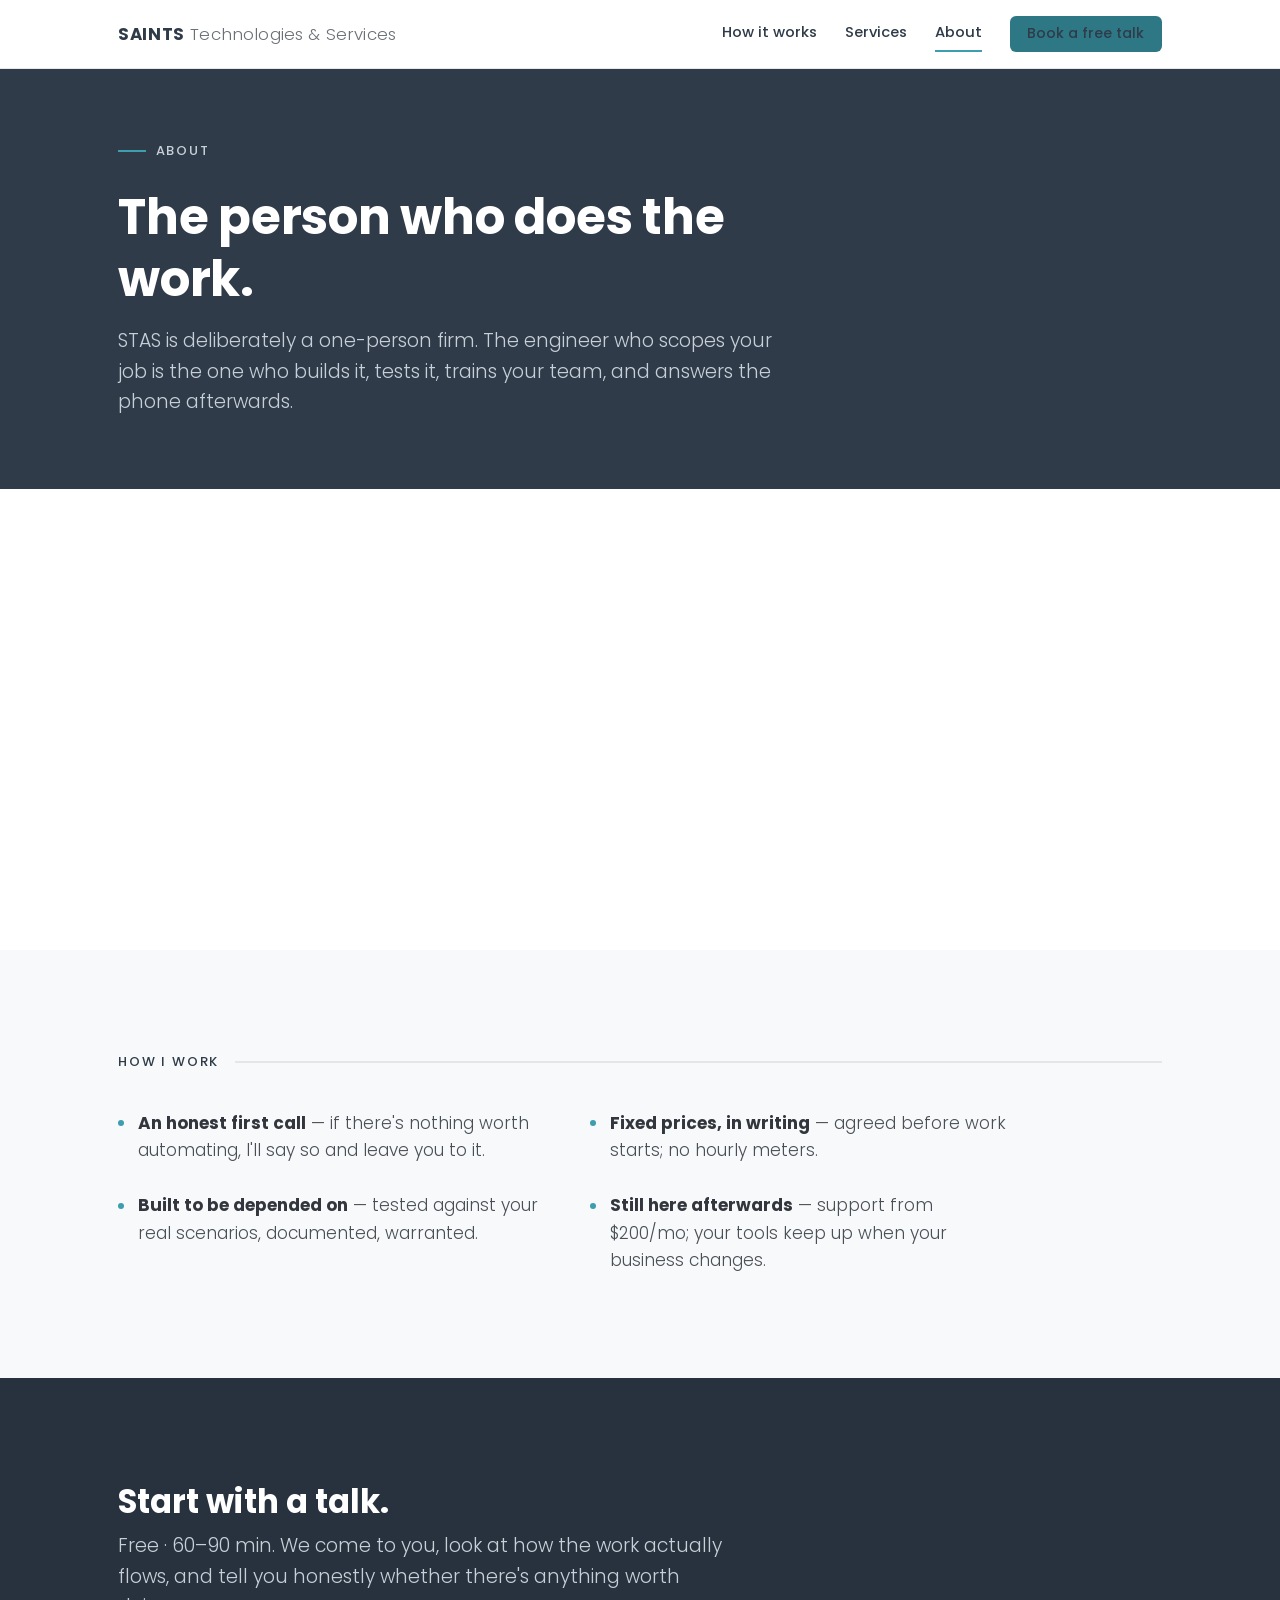
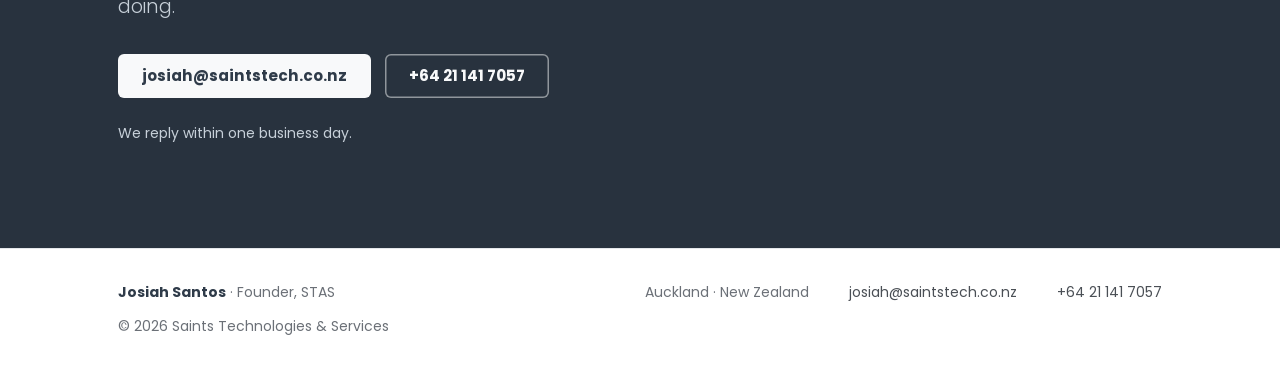
==== about/index.html @ b71ed3ae "Initial site: Home + About, design system, fonts, deploy assets Render target #3 of brand/services/s" ====
<!DOCTYPE html>
<!--
  Render target #3 of X:\STAS\brand\services\services.md — "Website-only content".
  Do not edit page copy here — edit the master, then "sync the services sheet".
-->
<html lang="en-NZ">
<head>
<meta charset="utf-8">
<meta name="viewport" content="width=device-width, initial-scale=1">
<title>About Josiah Santos — Saints Technologies &amp; Services</title>
<meta name="description" content="Meet Josiah Santos — the Auckland engineer who scopes, builds, tests and supports every STAS engagement personally.">
<link rel="canonical" href="https://saintstech.co.nz/about/">
<meta name="theme-color" content="#2F3B49">
<meta property="og:type" content="profile">
<meta property="og:site_name" content="Saints Technologies &amp; Services">
<meta property="og:title" content="About Josiah Santos — Saints Technologies &amp; Services">
<meta property="og:description" content="The person who does the work: STAS is deliberately a one-person firm.">
<meta property="og:url" content="https://saintstech.co.nz/about/">
<meta property="og:image" content="https://saintstech.co.nz/assets/img/og-image.png">
<meta name="twitter:card" content="summary_large_image">
<link rel="icon" type="image/svg+xml" href="../assets/img/favicon.svg">
<link rel="apple-touch-icon" href="../assets/img/apple-touch-icon.png">
<link rel="preload" href="../assets/fonts/Poppins-Light.woff2" as="font" type="font/woff2" crossorigin>
<link rel="preload" href="../assets/fonts/Poppins-Regular.woff2" as="font" type="font/woff2" crossorigin>
<link rel="preload" href="../assets/fonts/Poppins-Bold.woff2" as="font" type="font/woff2" crossorigin>
<link rel="stylesheet" href="../css/styles.css">
<script type="application/ld+json">
{
  "@context": "https://schema.org",
  "@type": "AboutPage",
  "url": "https://saintstech.co.nz/about/",
  "mainEntity": {
    "@type": "Person",
    "name": "Josiah Santos",
    "jobTitle": "Founder",
    "worksFor": {"@type": "ProfessionalService", "name": "Saints Technologies & Services", "url": "https://saintstech.co.nz/"},
    "address": {"@type": "PostalAddress", "addressLocality": "Auckland", "addressCountry": "NZ"},
    "email": "josiah@saintstech.co.nz",
    "telephone": "+64 21 141 7057"
  }
}
</script>
</head>
<body>
<a class="skip" href="#main">Skip to content</a>

<header class="nav">
  <div class="container nav-inner">
    <a class="wordmark" href="../">SAINTS<span> Technologies &amp; Services</span></a>
    <nav class="nav-links" aria-label="Site">
      <a class="m-hide" href="../#how">How it works</a>
      <a class="m-hide" href="../#services">Services</a>
      <a href="./" aria-current="page">About</a>
      <a class="btn btn-solid" href="mailto:josiah@saintstech.co.nz?subject=Free%20talk">Book a free talk</a>
    </nav>
  </div>
</header>

<main id="main">

  <section class="page-head">
    <div class="container page-head-inner">
      <p class="where">About</p>
      <h1 class="display"><b>The person who does the work.</b></h1>
      <p class="lead">STAS is deliberately a one-person firm. The engineer who scopes your job is the one who builds it, tests it, trains your team, and answers the phone afterwards.</p>
    </div>
  </section>

  <section class="section" aria-label="About Josiah">
    <div class="container about-grid">
      <!-- HEADSHOT — activate by: (1) dropping the photo at assets/img/josiah.jpg,
           (2) moving the <figure> below out of this comment. Layout adapts automatically.
      <figure class="portrait">
        <img src="../assets/img/josiah.jpg" alt="Josiah Santos, founder of Saints Technologies &amp; Services" width="640" height="800">
      </figure>
      -->

      <div class="bio reveal">
        <p>I'm Josiah Santos, STAS's founder — an engineer who got tired of watching good businesses lose hours to jobs a machine should be doing.</p>
        <p>I run STAS from Auckland, and the work is hands-on: I come to you, learn how your business actually runs, and put AI to work on the parts that don't need a human — properly, with testing, documentation, and a warranty behind it.</p>
        <p><b>No sales team, no juniors, no handoffs. If we work together, you deal with me.</b></p>
      </div>
    </div>
  </section>

  <section class="section alt" aria-labelledby="how-i-work-t">
    <div class="container">
      <h2 class="label" id="how-i-work-t">How I work</h2>
      <ul class="how">
        <li class="reveal"><b>An honest first call</b> — if there's nothing worth automating, I'll say so and leave you to it.</li>
        <li class="reveal"><b>Fixed prices, in writing</b> — agreed before work starts; no hourly meters.</li>
        <li class="reveal"><b>Built to be depended on</b> — tested against your real scenarios, documented, warranted.</li>
        <li class="reveal"><b>Still here afterwards</b> — support from $200/mo; your tools keep up when your business changes.</li>
      </ul>
    </div>
  </section>

  <section id="contact" class="contact">
    <div class="container section">
      <h2>Start with a talk.</h2>
      <p class="lead">Free · 60–90 min. We come to you, look at how the work actually flows, and tell you honestly whether there's anything worth doing.</p>
      <div class="cta-row">
        <a class="btn btn-light" href="mailto:josiah@saintstech.co.nz?subject=Free%20talk">josiah@saintstech.co.nz</a>
        <a class="btn btn-ghost" href="tel:+64211417057">+64 21 141 7057</a>
      </div>
      <p class="promise">We reply within one business day.</p>
    </div>
  </section>

</main>

<footer class="footer">
  <div class="container footer-inner">
    <p class="who"><b>Josiah Santos</b> · Founder, STAS</p>
    <p>Auckland · New Zealand</p>
    <p><a href="mailto:josiah@saintstech.co.nz">josiah@saintstech.co.nz</a></p>
    <p><a href="tel:+64211417057">+64 21 141 7057</a></p>
    <p>© 2026 Saints Technologies &amp; Services</p>
  </div>
</footer>

</body>
</html>
---- css/styles.css ----
/* ==========================================================================
   saintstech.co.nz — design system
   Render target #3 of brand/services/services.md. Copy comes from the
   master; this file owns how it looks. Tokens mirror the one-pager
   (services-onepager.html) with web-only additions noted.
   ========================================================================== */

/* ---------- fonts (brand-owned, subset via scripts/subset-fonts.py) ------ */
@font-face{font-family:'Poppins';src:url('../assets/fonts/Poppins-Light.woff2') format('woff2');font-weight:300;font-style:normal;font-display:swap;}
@font-face{font-family:'Poppins';src:url('../assets/fonts/Poppins-Regular.woff2') format('woff2');font-weight:400;font-style:normal;font-display:swap;}
@font-face{font-family:'Poppins';src:url('../assets/fonts/Poppins-Medium.woff2') format('woff2');font-weight:500;font-style:normal;font-display:swap;}
@font-face{font-family:'Poppins';src:url('../assets/fonts/Poppins-Bold.woff2') format('woff2');font-weight:700;font-style:normal;font-display:swap;}

/* ---------- tokens -------------------------------------------------------- */
:root{
  /* print-brand tokens */
  --navy:#2F3B49;
  --navy-2:#3A4858;
  --ink:#33373D;
  --body:#4A4F55;
  --muted:#6B7077;
  --line:#E4E7EA;
  --accent:#3E9DAE;        /* decorative / large / on-navy only (3.0:1 on white) */
  --accent-soft:#EAF4F6;

  /* web-only tokens */
  --accent-deep:#2E7785;   /* ≥4.5:1 on white — small text, links, CTA fills */
  --accent-down:#266371;   /* hover state of accent-deep */
  --navy-deep:#28323E;     /* contact band, one step darker than hero */
  --paper:#FFFFFF;
  --paper-2:#F7F9FA;       /* off-white section alternation */
  --soft-white:#F8F9FA;    /* text on navy — never pure white */
  --soft-dim:#C7D0D9;      /* secondary text on navy */

  --radius:6px;
  --container:1140px;
  --shadow-teal:0 10px 28px -12px rgba(62,157,174,.35);
  --ease:cubic-bezier(.215,.61,.355,1);
}

/* ---------- reset-lite ---------------------------------------------------- */
*,*::before,*::after{margin:0;padding:0;box-sizing:border-box;}
html{scroll-behavior:smooth;scroll-padding-top:5.5rem;}
body{
  font-family:'Poppins',system-ui,-apple-system,'Segoe UI',sans-serif;
  font-size:clamp(1rem,.93rem + .25vw,1.0625rem);
  line-height:1.6;
  color:var(--body);
  background:var(--paper);
  -webkit-font-smoothing:antialiased;
  text-rendering:optimizeLegibility;
}
img{display:block;max-width:100%;height:auto;}
ul{list-style:none;}
a{color:var(--accent-deep);text-decoration-thickness:1px;text-underline-offset:3px;}
a:hover{color:var(--navy);}
::selection{background:var(--accent-soft);color:var(--navy);}
:focus-visible{outline:2px solid var(--accent);outline-offset:3px;border-radius:2px;}

/* ---------- type ----------------------------------------------------------
   1.25 major-third scale, fluid via clamp. Display lines pair Light 300
   with Bold 700 spans — the one-pager's signature contrast.            */
h1,h2,h3,h4{color:var(--navy);line-height:1.22;font-weight:700;}
.display{
  font-size:clamp(1.75rem,1.2rem + 2.3vw,3.25rem);
  font-weight:300;
  line-height:1.28;
  letter-spacing:-.005em;
}
.display b,.display strong{font-weight:700;}
h2{font-size:clamp(1.4rem,1.15rem + 1.1vw,2.1rem);}
h3{font-size:clamp(1.1rem,1rem + .45vw,1.35rem);}
.lead{font-size:clamp(1.0625rem,1rem + .35vw,1.1875rem);font-weight:300;}
small,.small{font-size:.875rem;}

/* uppercase section label with hairline — straight from the one-pager */
.label{
  font-size:.8125rem;
  font-weight:500;
  letter-spacing:.14em;
  text-transform:uppercase;
  color:var(--navy);
  display:flex;
  align-items:center;
  gap:1rem;
  margin-bottom:2.5rem;
}
.label::after{content:'';flex:1;height:2px;background:var(--line);}
.on-dark .label{color:var(--soft-dim);}
.on-dark .label::after{background:rgba(248,249,250,.16);}

/* ---------- layout -------------------------------------------------------- */
.container{
  width:100%;
  max-width:var(--container);
  margin-inline:auto;
  padding-inline:clamp(1.25rem,5vw,3rem);
}
.section{padding-block:clamp(3.5rem,9vw,6.5rem);}
.section--tight{padding-block:clamp(2.5rem,6vw,4rem);}
.alt{background:var(--paper-2);}

.skip{
  position:absolute;left:-200vw;top:0;z-index:200;
  background:var(--navy);color:#fff;padding:.6rem 1rem;border-radius:0 0 var(--radius) 0;
}
.skip:focus{left:0;}

/* ---------- buttons -------------------------------------------------------- */
.btn{
  display:inline-flex;align-items:center;gap:.55rem;
  font-weight:600;font-size:.95rem;line-height:1;
  padding:.875rem 1.5rem;border-radius:var(--radius);
  text-decoration:none;white-space:nowrap;
  transition:transform .2s var(--ease),box-shadow .2s var(--ease),background-color .2s var(--ease),color .2s var(--ease);
}
.btn:hover{transform:translateY(-1px);}
.btn:active{transform:translateY(0) scale(.99);}
.btn-solid{background:var(--accent-deep);color:#fff;}
.btn-solid:hover{background:var(--accent-down);color:#fff;box-shadow:var(--shadow-teal);}
.btn-light{background:var(--soft-white);color:var(--navy);}
.btn-light:hover{color:var(--navy);box-shadow:0 10px 28px -12px rgba(0,0,0,.45);}
.btn-ghost{color:var(--soft-white);box-shadow:inset 0 0 0 1.5px rgba(248,249,250,.5);}
.btn-ghost:hover{color:#fff;box-shadow:inset 0 0 0 1.5px rgba(248,249,250,.95);}

/* ---------- nav ------------------------------------------------------------ */
.nav{
  position:sticky;top:0;z-index:100;
  background:rgba(255,255,255,.92);
  backdrop-filter:saturate(140%) blur(8px);
  border-bottom:1px solid var(--line);
}
.nav-inner{display:flex;align-items:center;gap:2rem;height:4.25rem;}
.wordmark{
  font-size:1.05rem;font-weight:700;letter-spacing:.04em;color:var(--navy);
  text-decoration:none;white-space:nowrap;
}
.wordmark span{font-weight:300;color:var(--muted);letter-spacing:.01em;}
.wordmark:hover{color:var(--navy);}
.nav-links{display:flex;align-items:center;gap:1.75rem;margin-left:auto;}
.nav-links a{
  font-size:.92rem;font-weight:500;color:var(--navy);text-decoration:none;
  padding-block:.35rem;border-bottom:2px solid transparent;
}
.nav-links a:hover{color:var(--accent-deep);}
.nav-links a[aria-current="page"]{border-bottom-color:var(--accent);}
.nav .btn{padding:.65rem 1.1rem;font-size:.875rem;}

/* ---------- hero ----------------------------------------------------------- */
.hero{position:relative;background:var(--navy);color:var(--soft-white);overflow:hidden;}
.hero::before{ /* structural dot grid, kept off the text side */
  content:'';position:absolute;inset:0;pointer-events:none;
  background-image:radial-gradient(rgba(255,255,255,.07) 1px,transparent 1.6px);
  background-size:28px 28px;
  -webkit-mask-image:linear-gradient(112deg,transparent 42%,#000 78%);
  mask-image:linear-gradient(112deg,transparent 42%,#000 78%);
}
.hero-inner{position:relative;padding-block:clamp(4rem,11vw,7.5rem);}
.hero .where,.page-head .where{
  font-size:.8125rem;font-weight:500;letter-spacing:.14em;text-transform:uppercase;
  color:var(--soft-dim);margin-bottom:1.5rem;display:flex;align-items:center;gap:.6rem;
}
.hero .where::before,.page-head .where::before{content:'';width:1.75rem;height:2px;background:var(--accent);}
.hero h1{color:#fff;margin-bottom:1.4rem;max-width:46rem;}
.hero .sub{color:var(--soft-dim);max-width:40rem;margin-bottom:2.25rem;}
.cta-row{display:flex;flex-wrap:wrap;gap:.875rem;align-items:center;}

/* ---------- steps (engagement timeline) ------------------------------------ */
.steps{position:relative;display:grid;grid-template-columns:repeat(4,1fr);gap:2.5rem;}
.steps::before{
  content:'';position:absolute;top:1.375rem;left:1.5rem;right:1.5rem;height:2px;background:var(--line);
}
.step{position:relative;}
.step .n{
  position:relative;z-index:1;
  width:2.75rem;height:2.75rem;border-radius:50%;
  background:var(--navy);color:#fff;font-size:1.05rem;font-weight:700;
  display:flex;align-items:center;justify-content:center;
  box-shadow:0 0 0 6px var(--paper);
  margin-bottom:1.1rem;
}
.alt .step .n{box-shadow:0 0 0 6px var(--paper-2);}
.step h3{margin-bottom:.2rem;}
.step .price{font-size:.875rem;font-weight:500;color:var(--accent-deep);margin-bottom:.6rem;}
.step p{font-size:.9375rem;font-weight:300;}
.step p b{font-weight:600;color:var(--ink);}

/* ---------- service cards --------------------------------------------------- */
.cards{display:grid;grid-template-columns:repeat(2,1fr);gap:2rem;}
.card{
  display:flex;flex-direction:column;align-items:flex-start;
  background:var(--paper);
  border:1px solid var(--line);
  border-top:3px solid var(--accent);   /* print signature */
  border-radius:var(--radius);
  padding:2.25rem 2.25rem 2rem;
  transition:transform .2s var(--ease),box-shadow .2s var(--ease);
}
.card:hover{transform:translateY(-3px);box-shadow:var(--shadow-teal);}
.card .kicker{
  font-size:.8125rem;font-weight:500;letter-spacing:.14em;text-transform:uppercase;
  color:var(--accent-deep);margin-bottom:.5rem;
}
.card h3{font-size:clamp(1.25rem,1.1rem + .6vw,1.5rem);margin-bottom:.4rem;}
.card .price{font-weight:600;color:var(--navy);margin-bottom:1.1rem;}
.card .price span{font-weight:300;font-size:.875rem;color:var(--muted);}
.card > p{font-weight:300;margin-bottom:1.25rem;}
.card ul{margin-bottom:1.4rem;display:grid;gap:.55rem;}
.card li{
  font-size:.9375rem;font-weight:300;position:relative;padding-left:1.15rem;
}
.card li::before{
  content:'';position:absolute;left:0;top:.55em;width:5px;height:5px;border-radius:50%;background:var(--accent);
}
.card li b{font-weight:600;color:var(--ink);}
.card .fit{
  margin-top:auto;
  background:var(--accent-soft);border-radius:4px;
  padding:.875rem 1.1rem;font-size:.9rem;line-height:1.55;color:#28525B;
}
.card .fit b{font-weight:700;}

/* ---------- "ships with" band ----------------------------------------------- */
.band{background:var(--navy);color:var(--soft-white);}
.band-inner{
  display:flex;flex-wrap:wrap;align-items:center;gap:1rem 3rem;
  padding-block:clamp(2rem,4.5vw,2.75rem);
}
.band .t{font-size:.875rem;font-weight:700;letter-spacing:.14em;text-transform:uppercase;}
.band ul{display:flex;flex-wrap:wrap;gap:.6rem 2rem;}
.band li{position:relative;padding-left:1rem;font-weight:300;font-size:.9375rem;color:#E6EBF0;}
.band li::before{
  content:'';position:absolute;left:0;top:.55em;width:5px;height:5px;border-radius:50%;background:var(--accent);
}

/* ---------- honesty two-up ---------------------------------------------------- */
.honest{display:grid;grid-template-columns:repeat(2,1fr);gap:3rem;}
.honest h3{
  font-size:.9375rem;font-weight:700;letter-spacing:.12em;text-transform:uppercase;
  margin-bottom:.9rem;
}
.honest p{font-weight:300;max-width:34rem;}
.honest p b{font-weight:600;color:var(--ink);}

/* ---------- testimonial (ships commented out — design ready) ------------------ */
.quote{
  max-width:46rem;
  border-left:3px solid var(--accent);
  padding:.5rem 0 .5rem 2rem;
}
.quote blockquote{
  font-size:clamp(1.125rem,1rem + .7vw,1.5rem);font-weight:300;color:var(--navy);line-height:1.5;
}
.quote figcaption{margin-top:1.25rem;font-size:.9375rem;color:var(--muted);}
.quote figcaption b{color:var(--ink);font-weight:600;}

/* ---------- contact band -------------------------------------------------------- */
.contact{background:var(--navy-deep);color:var(--soft-white);}
.contact h2{color:#fff;margin-bottom:.6rem;}
.contact .lead{color:var(--soft-dim);max-width:38rem;margin-bottom:2rem;}
.contact .lead b{color:var(--soft-white);font-weight:600;}
.contact .promise{margin-top:1.5rem;font-size:.875rem;color:var(--soft-dim);}

/* ---------- about page ------------------------------------------------------------ */
.page-head{background:var(--navy);color:var(--soft-white);}
.page-head-inner{padding-block:clamp(3rem,7vw,4.5rem);}
.page-head h1{color:#fff;margin-bottom:1rem;max-width:46rem;}
.page-head p{color:var(--soft-dim);font-weight:300;max-width:42rem;}

.about-grid{display:grid;grid-template-columns:minmax(0,1fr);gap:3rem;align-items:start;}
.about-grid:has(.portrait:not([hidden])){grid-template-columns:minmax(260px,360px) minmax(0,1fr);}
.portrait{position:relative;}
.portrait img{
  border-radius:var(--radius);
  border-top:3px solid var(--accent);
  aspect-ratio:4/5;object-fit:cover;width:100%;
}
.bio p{font-weight:300;max-width:40rem;}
.bio p + p{margin-top:1.1rem;}
.bio p b{font-weight:600;color:var(--ink);}

.how{display:grid;grid-template-columns:repeat(2,1fr);gap:1.75rem 3rem;max-width:56rem;}
.how li{position:relative;padding-left:1.25rem;font-weight:300;}
.how li::before{
  content:'';position:absolute;left:0;top:.6em;width:6px;height:6px;border-radius:50%;background:var(--accent);
}
.how li b{font-weight:600;color:var(--ink);}

/* ---------- footer ------------------------------------------------------------------ */
.footer{border-top:1px solid var(--line);background:var(--paper);}
.footer-inner{
  display:flex;flex-wrap:wrap;align-items:center;gap:.75rem 2.5rem;
  padding-block:2rem;font-size:.875rem;color:var(--muted);
}
.footer b{color:var(--navy);font-weight:600;}
.footer a{color:var(--body);text-decoration:none;}
.footer a:hover{color:var(--accent-deep);}
.footer .who{margin-right:auto;}

/* ---------- motion (progressive, CSS-only) ------------------------------------------- */
@supports (animation-timeline: view()){
  .reveal{
    opacity:0;transform:translateY(14px);
    animation:rise .8s var(--ease) both;
    animation-timeline:view();
    animation-range:entry 0% entry 36%;
  }
  @keyframes rise{to{opacity:1;transform:none;}}
}
@media (prefers-reduced-motion: reduce){
  html{scroll-behavior:auto;}
  *,*::before,*::after{animation:none !important;transition:none !important;}
  .reveal{opacity:1;transform:none;}
}

/* ---------- responsive ----------------------------------------------------------------- */
@media (max-width: 900px){
  .steps{grid-template-columns:1fr;gap:2rem;}
  .steps::before{left:1.375rem;top:1.5rem;bottom:1.5rem;width:2px;height:auto;right:auto;}
  .step{display:flex;gap:1.25rem;}
  .step .n{flex:0 0 auto;margin-bottom:0;}
  .cards{grid-template-columns:1fr;}
  .honest{grid-template-columns:1fr;gap:2.25rem;}
  .how{grid-template-columns:1fr;}
  .about-grid:has(.portrait:not([hidden])){grid-template-columns:1fr;}
  .portrait{max-width:340px;}
}
@media (max-width: 760px){
  .nav-links a.m-hide{display:none;}
  .nav-inner{gap:1rem;}
}
@media (max-width: 430px){
  .wordmark span{display:none;}
  .btn{padding:.8rem 1.2rem;}
}
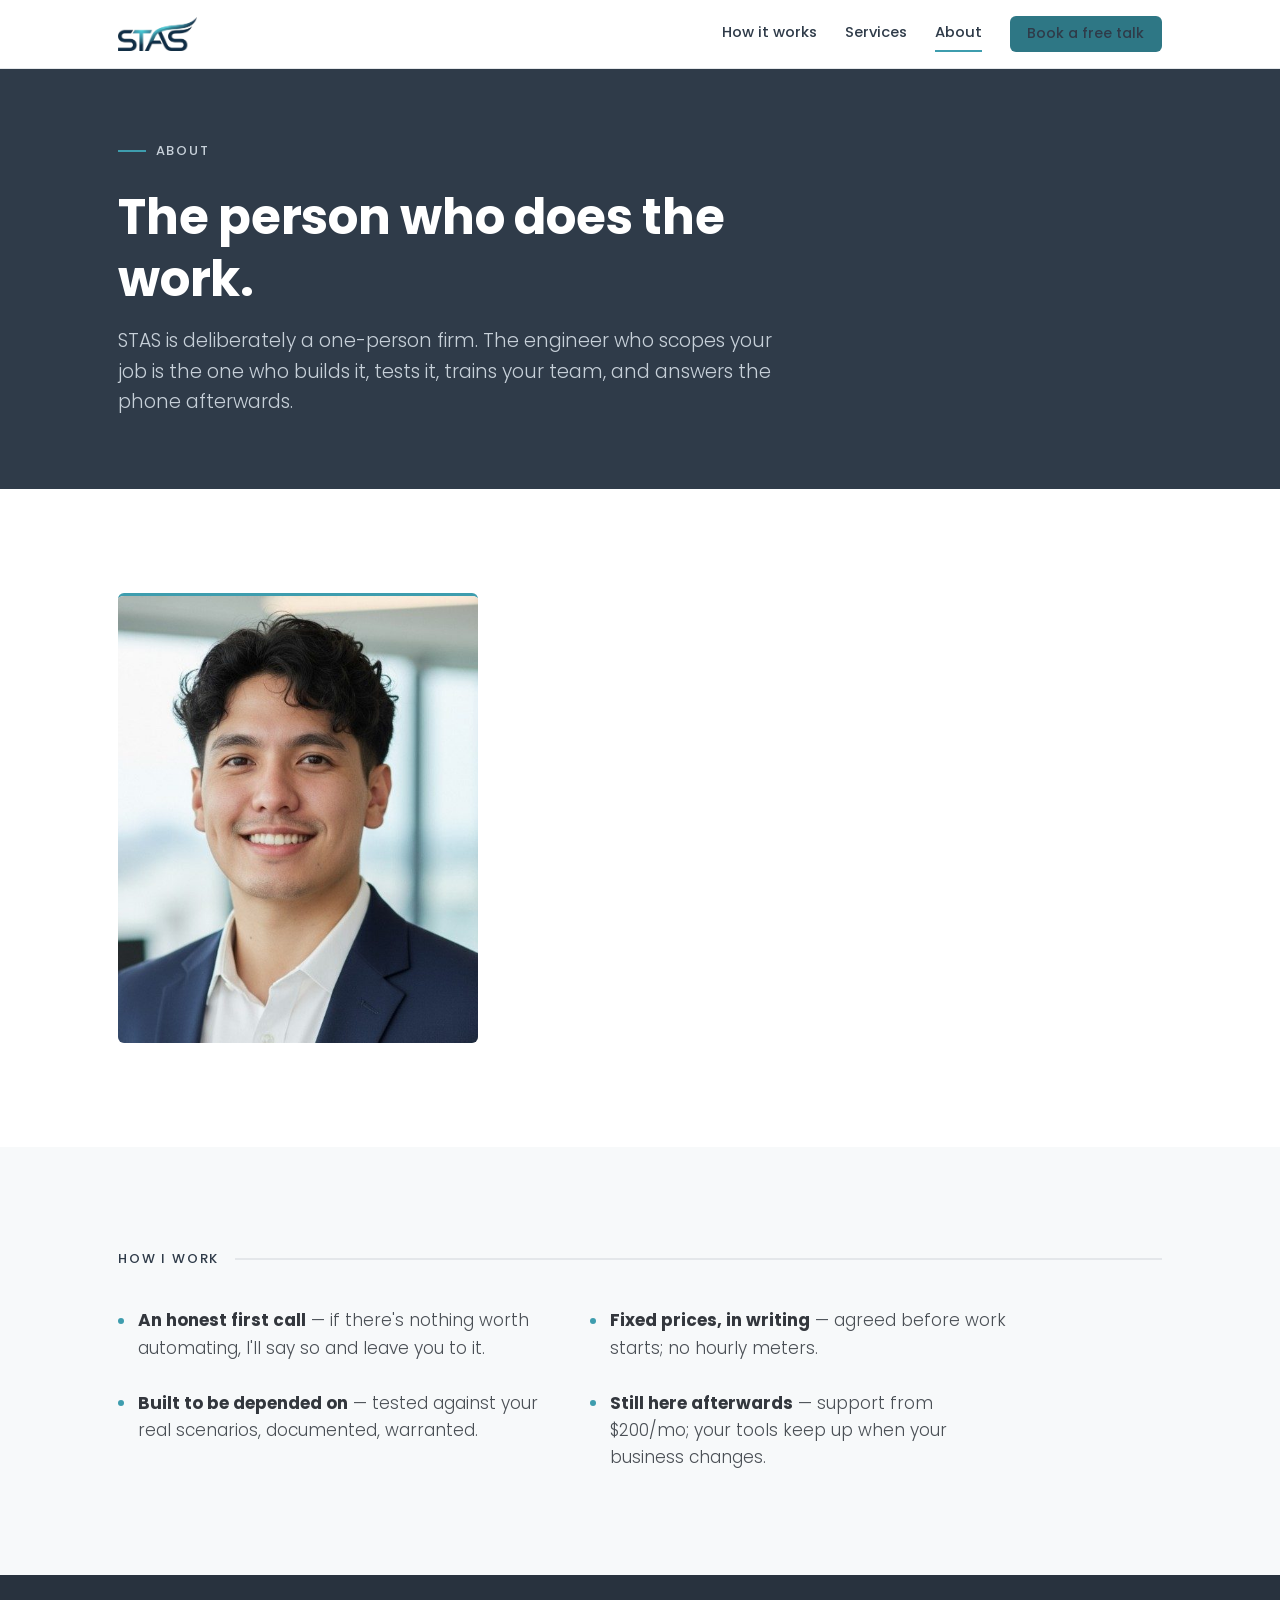
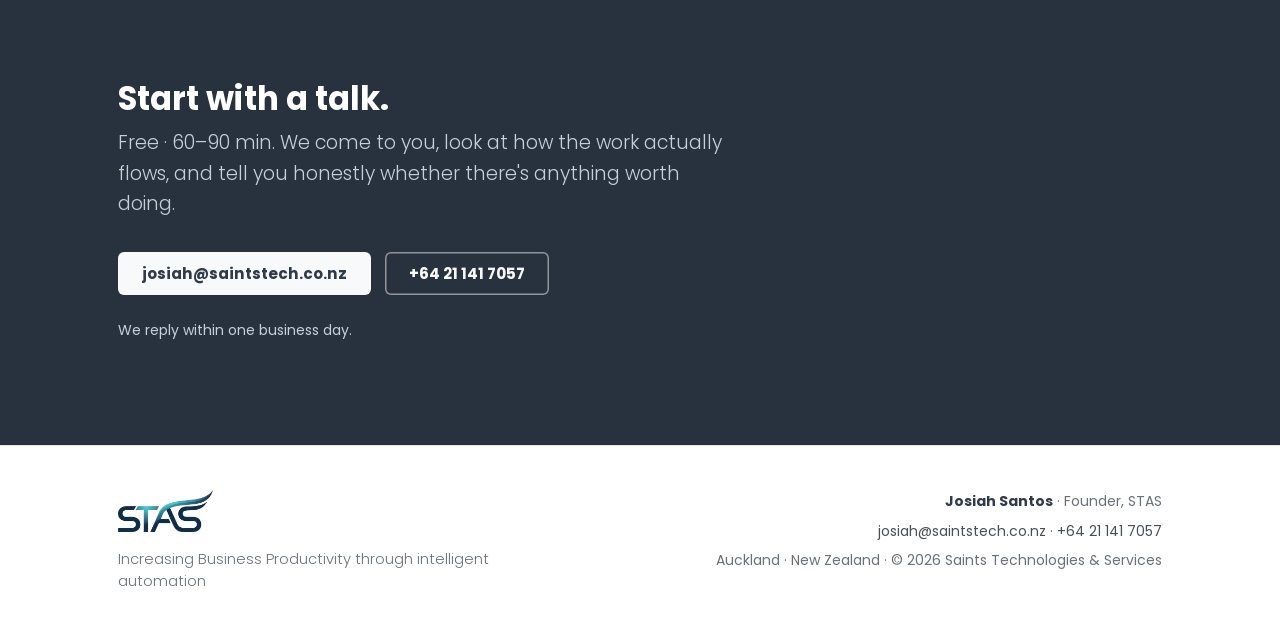
==== commit 0fddf7cc: "Add STAS logo (nav + footer lockup), motto, and founder photo Logo replaces the nav wordmark and anc" ====
--- a/about/index.html
+++ b/about/index.html
@@ -46,7 +46,9 @@
 
 <header class="nav">
   <div class="container nav-inner">
-    <a class="wordmark" href="../">SAINTS<span> Technologies &amp; Services</span></a>
+    <a class="brand" href="../" aria-label="Saints Technologies &amp; Services — home">
+      <img src="../assets/img/stas-logo.png" alt="Saints Technologies &amp; Services" width="360" height="157">
+    </a>
     <nav class="nav-links" aria-label="Site">
       <a class="m-hide" href="../#how">How it works</a>
       <a class="m-hide" href="../#services">Services</a>
@@ -68,12 +70,9 @@
 
   <section class="section" aria-label="About Josiah">
     <div class="container about-grid">
-      <!-- HEADSHOT — activate by: (1) dropping the photo at assets/img/josiah.jpg,
-           (2) moving the <figure> below out of this comment. Layout adapts automatically.
       <figure class="portrait">
-        <img src="../assets/img/josiah.jpg" alt="Josiah Santos, founder of Saints Technologies &amp; Services" width="640" height="800">
+        <img src="../assets/img/josiah.jpg" alt="Josiah Santos, founder of Saints Technologies &amp; Services" width="631" height="642">
       </figure>
-      -->
 
       <div class="bio reveal">
         <p>I'm Josiah Santos, STAS's founder — an engineer who got tired of watching good businesses lose hours to jobs a machine should be doing.</p>
@@ -111,11 +110,15 @@
 
 <footer class="footer">
   <div class="container footer-inner">
-    <p class="who"><b>Josiah Santos</b> · Founder, STAS</p>
-    <p>Auckland · New Zealand</p>
-    <p><a href="mailto:josiah@saintstech.co.nz">josiah@saintstech.co.nz</a></p>
-    <p><a href="tel:+64211417057">+64 21 141 7057</a></p>
-    <p>© 2026 Saints Technologies &amp; Services</p>
+    <div class="footer-brand">
+      <img class="footer-logo" src="../assets/img/stas-logo.png" alt="Saints Technologies &amp; Services" width="360" height="157">
+      <p class="motto">Increasing Business Productivity through intelligent automation</p>
+    </div>
+    <div class="footer-meta">
+      <p class="who"><b>Josiah Santos</b> · Founder, STAS</p>
+      <p><a href="mailto:josiah@saintstech.co.nz">josiah@saintstech.co.nz</a> · <a href="tel:+64211417057">+64 21 141 7057</a></p>
+      <p>Auckland · New Zealand · © 2026 Saints Technologies &amp; Services</p>
+    </div>
   </div>
 </footer>
 
--- a/css/styles.css
+++ b/css/styles.css
@@ -131,12 +131,8 @@
   border-bottom:1px solid var(--line);
 }
 .nav-inner{display:flex;align-items:center;gap:2rem;height:4.25rem;}
-.wordmark{
-  font-size:1.05rem;font-weight:700;letter-spacing:.04em;color:var(--navy);
-  text-decoration:none;white-space:nowrap;
-}
-.wordmark span{font-weight:300;color:var(--muted);letter-spacing:.01em;}
-.wordmark:hover{color:var(--navy);}
+.brand{display:inline-flex;align-items:center;text-decoration:none;flex:0 0 auto;}
+.brand img{height:2.15rem;width:auto;display:block;}
 .nav-links{display:flex;align-items:center;gap:1.75rem;margin-left:auto;}
 .nav-links a{
   font-size:.92rem;font-weight:500;color:var(--navy);text-decoration:none;
@@ -289,13 +285,16 @@
 /* ---------- footer ------------------------------------------------------------------ */
 .footer{border-top:1px solid var(--line);background:var(--paper);}
 .footer-inner{
-  display:flex;flex-wrap:wrap;align-items:center;gap:.75rem 2.5rem;
-  padding-block:2rem;font-size:.875rem;color:var(--muted);
-}
-.footer b{color:var(--navy);font-weight:600;}
-.footer a{color:var(--body);text-decoration:none;}
-.footer a:hover{color:var(--accent-deep);}
-.footer .who{margin-right:auto;}
+  display:flex;flex-wrap:wrap;justify-content:space-between;align-items:flex-start;
+  gap:2rem 3rem;padding-block:2.75rem;
+}
+.footer-brand{max-width:26rem;}
+.footer-logo{height:2.6rem;width:auto;display:block;margin-bottom:1rem;}
+.footer .motto{font-size:.92rem;font-weight:300;line-height:1.5;color:var(--muted);}
+.footer-meta{display:grid;gap:.45rem;font-size:.875rem;color:var(--muted);text-align:right;}
+.footer-meta .who b{color:var(--navy);font-weight:600;}
+.footer-meta a{color:var(--body);text-decoration:none;}
+.footer-meta a:hover{color:var(--accent-deep);}
 
 /* ---------- motion (progressive, CSS-only) ------------------------------------------- */
 @supports (animation-timeline: view()){
@@ -328,8 +327,9 @@
 @media (max-width: 760px){
   .nav-links a.m-hide{display:none;}
   .nav-inner{gap:1rem;}
+  .footer-meta{text-align:left;}
 }
 @media (max-width: 430px){
-  .wordmark span{display:none;}
+  .brand img{height:1.9rem;}
   .btn{padding:.8rem 1.2rem;}
 }
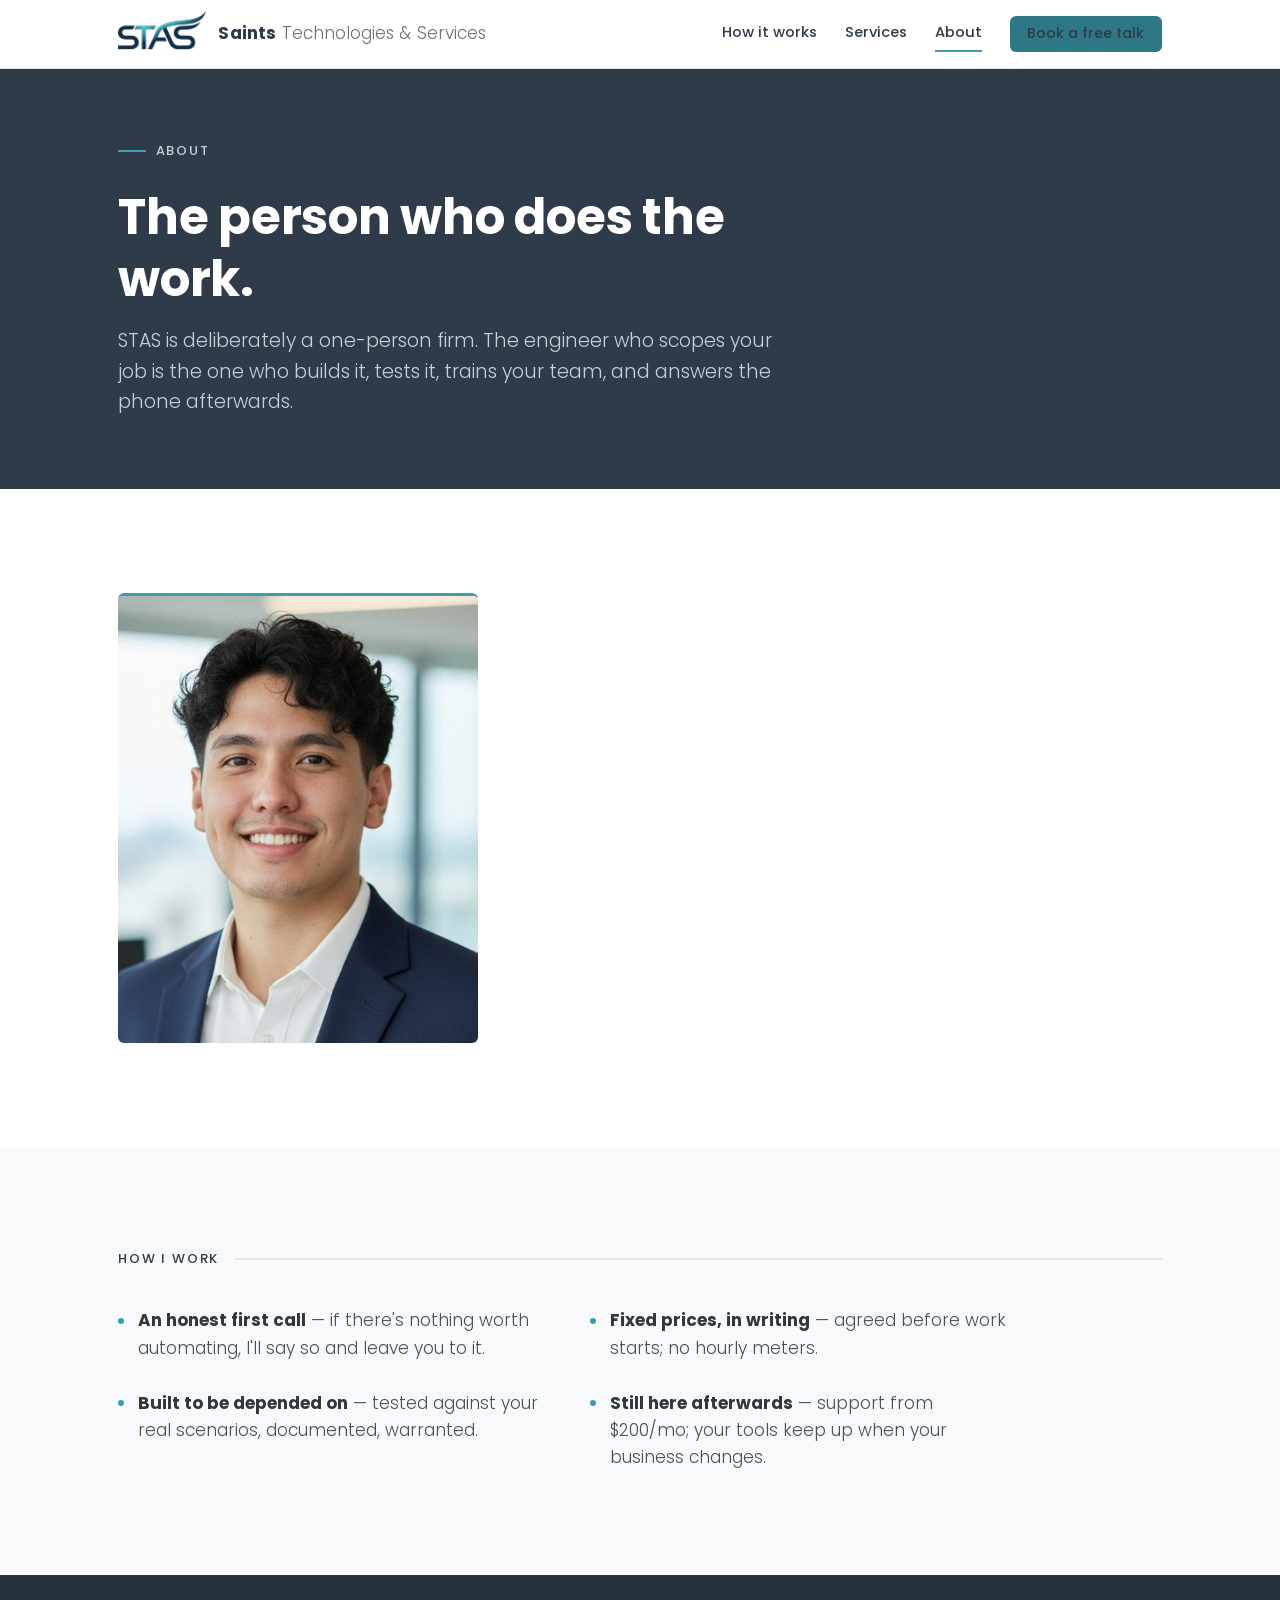
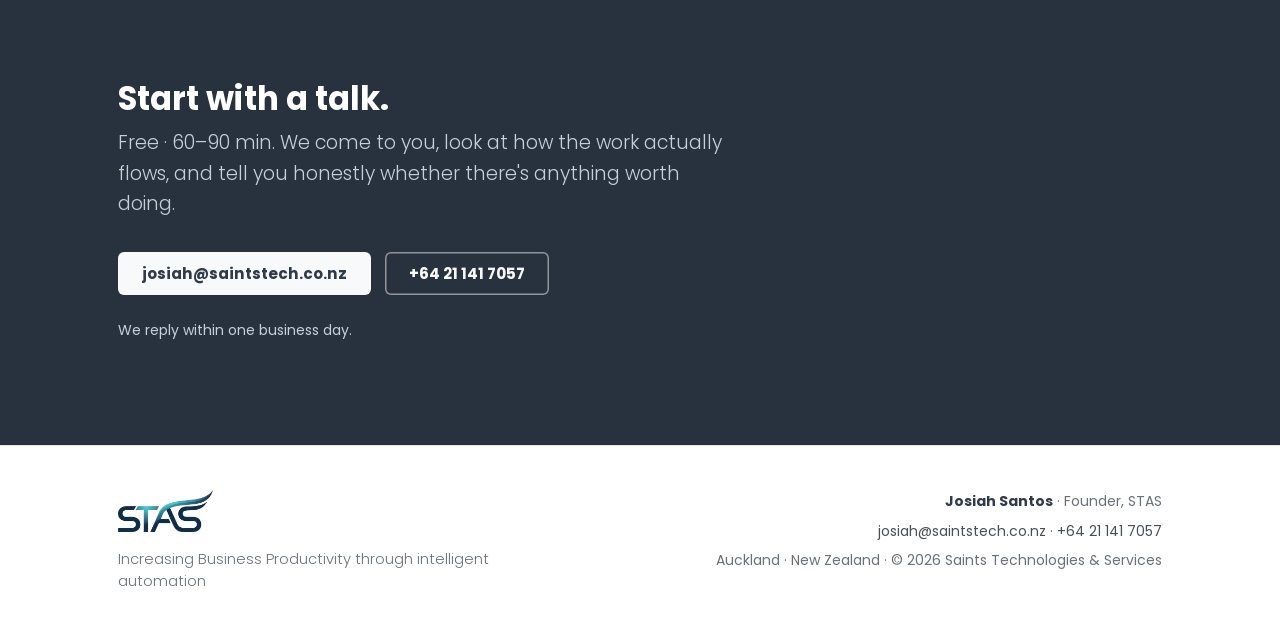
==== commit 7a3eb8f5: "Nav: logo + full company name lockup, optically aligned Replace nav mark-only with a lockup: larger " ====
--- a/about/index.html
+++ b/about/index.html
@@ -46,8 +46,9 @@
 
 <header class="nav">
   <div class="container nav-inner">
-    <a class="brand" href="../" aria-label="Saints Technologies &amp; Services — home">
-      <img src="../assets/img/stas-logo.png" alt="Saints Technologies &amp; Services" width="360" height="157">
+    <a class="brand" href="../">
+      <img class="brand-mark" src="../assets/img/stas-logo.png" alt="" width="360" height="157">
+      <span class="brand-name"><b>Saints</b> Technologies &amp; Services</span>
     </a>
     <nav class="nav-links" aria-label="Site">
       <a class="m-hide" href="../#how">How it works</a>
--- a/css/styles.css
+++ b/css/styles.css
@@ -131,8 +131,11 @@
   border-bottom:1px solid var(--line);
 }
 .nav-inner{display:flex;align-items:center;gap:2rem;height:4.25rem;}
-.brand{display:inline-flex;align-items:center;text-decoration:none;flex:0 0 auto;}
-.brand img{height:2.15rem;width:auto;display:block;}
+.brand{display:inline-flex;align-items:center;gap:.78rem;text-decoration:none;flex:0 0 auto;
+  --logo-nudge:-10%;}   /* optical lift: the swoosh weights the image box high, so the STAS letters need raising to sit on the text */
+.brand-mark{height:2.4rem;width:auto;display:block;transform:translateY(var(--logo-nudge));}
+.brand-name{font-weight:300;font-size:1.06rem;color:var(--muted);white-space:nowrap;letter-spacing:.004em;}
+.brand-name b{font-weight:700;color:var(--navy);letter-spacing:.01em;}
 .nav-links{display:flex;align-items:center;gap:1.75rem;margin-left:auto;}
 .nav-links a{
   font-size:.92rem;font-weight:500;color:var(--navy);text-decoration:none;
@@ -329,7 +332,10 @@
   .nav-inner{gap:1rem;}
   .footer-meta{text-align:left;}
 }
+@media (max-width: 600px){
+  .brand-name{display:none;}
+}
 @media (max-width: 430px){
-  .brand img{height:1.9rem;}
+  .brand-mark{height:2.05rem;}
   .btn{padding:.8rem 1.2rem;}
 }
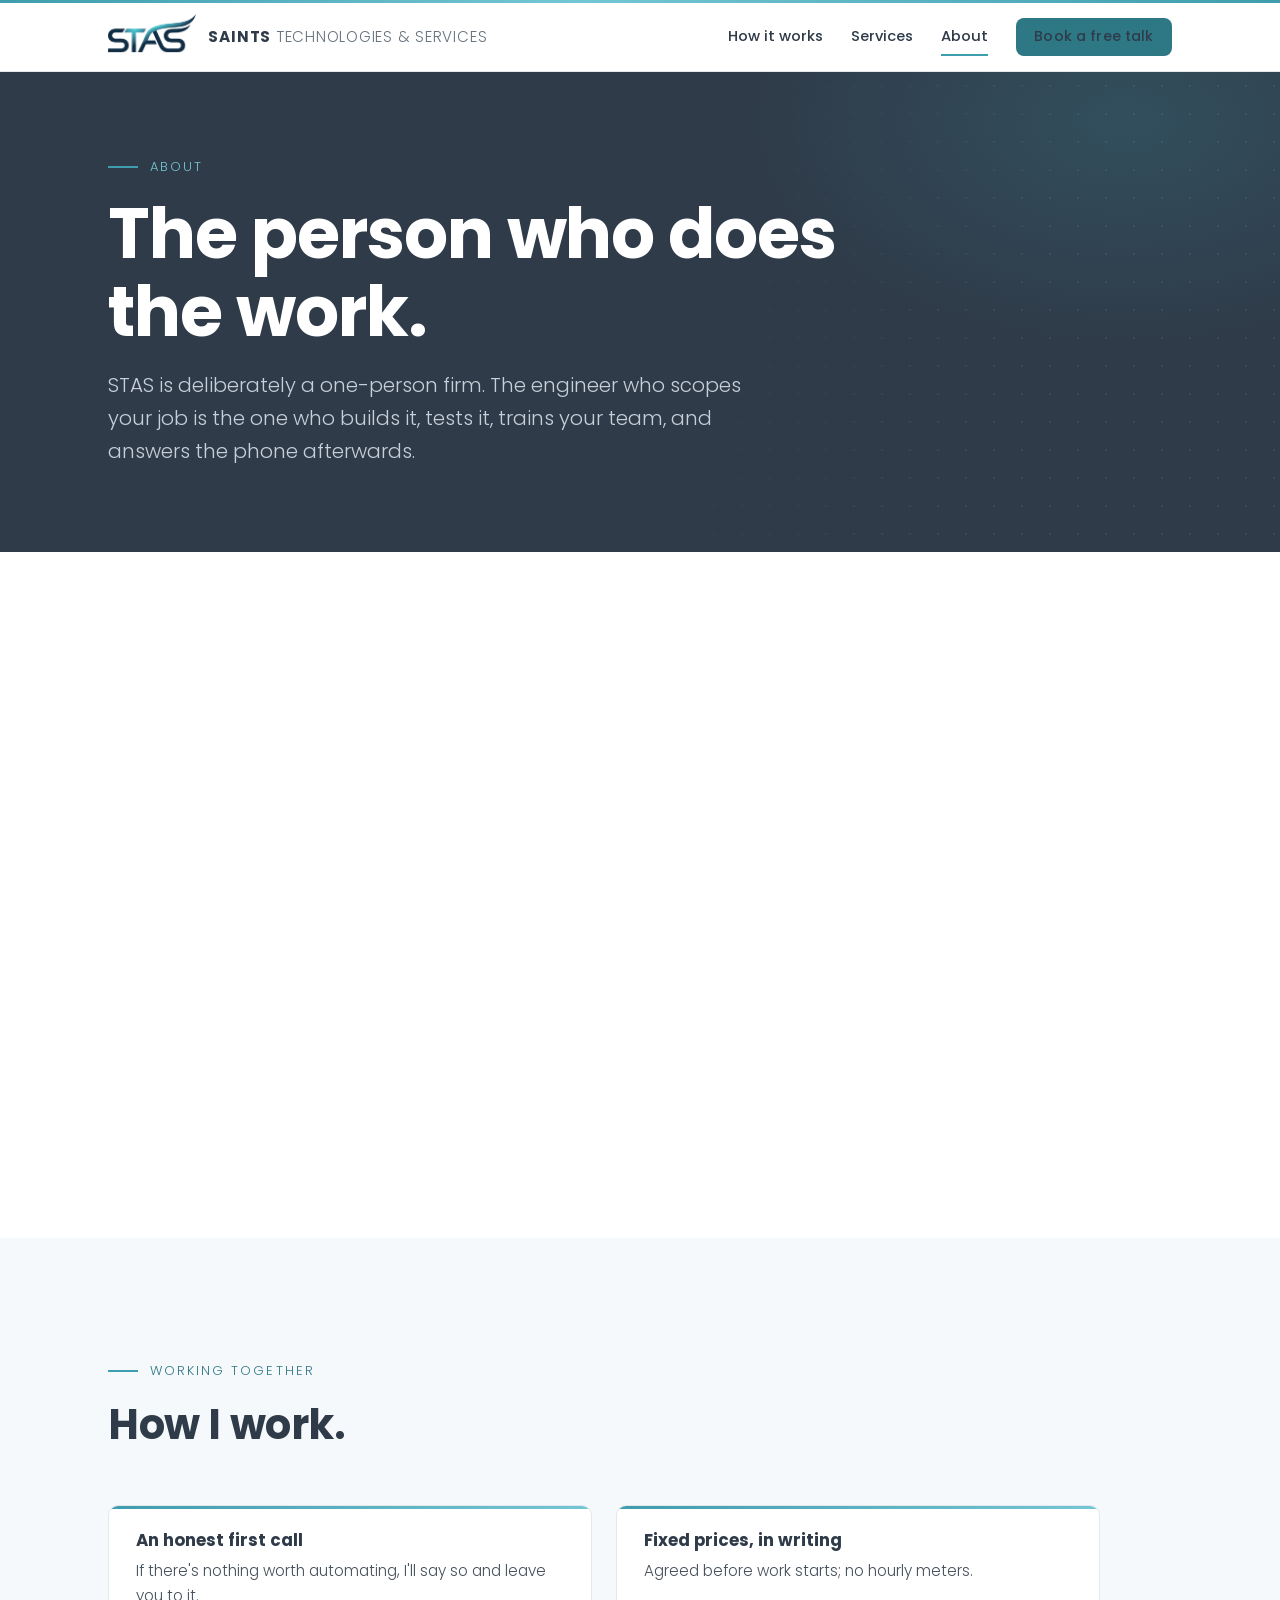
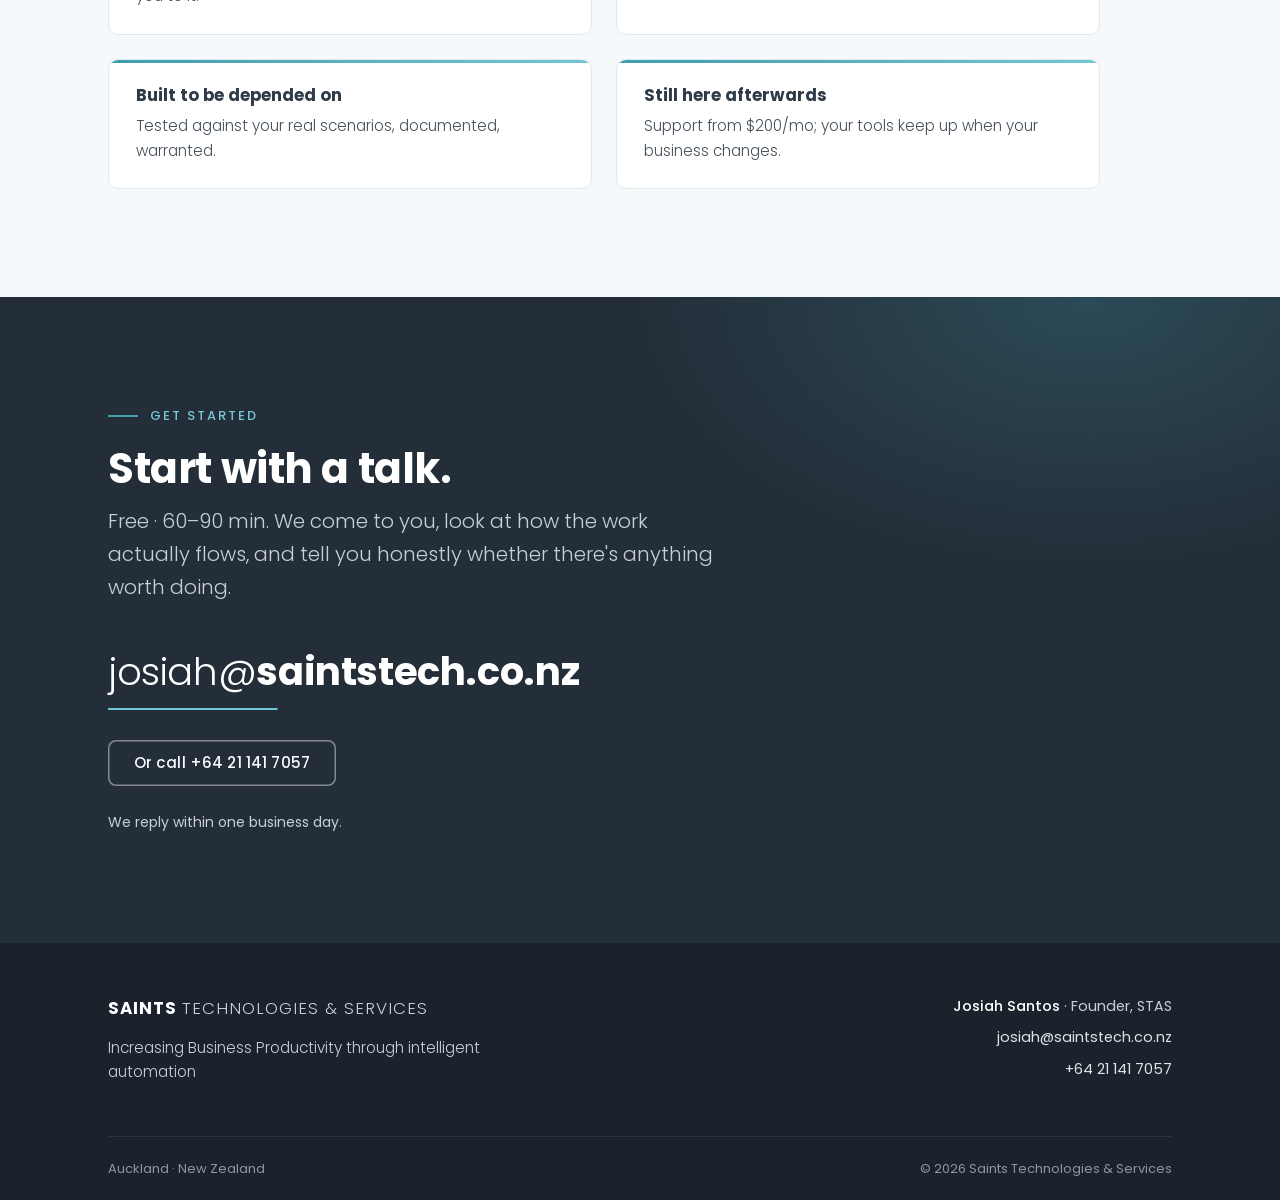
==== commit ac2ea09b: "Front-end redesign (Claude Desktop): hero visual, restructured sections Home: - Hero: two-column lay" ====
--- a/about/index.html
+++ b/about/index.html
@@ -1,7 +1,8 @@
 <!DOCTYPE html>
 <!--
   Render target #3 of X:\STAS\brand\services\services.md — "Website-only content".
-  Do not edit page copy here — edit the master, then "sync the services sheet".
+  NOTE 2026-06: copy was revised directly here during the front-end redesign —
+  back-port to the master, then resume the normal sync flow. See CLAUDE.md.
 -->
 <html lang="en-NZ">
 <head>
@@ -22,6 +23,7 @@
 <link rel="apple-touch-icon" href="../assets/img/apple-touch-icon.png">
 <link rel="preload" href="../assets/fonts/Poppins-Light.woff2" as="font" type="font/woff2" crossorigin>
 <link rel="preload" href="../assets/fonts/Poppins-Regular.woff2" as="font" type="font/woff2" crossorigin>
+<link rel="preload" href="../assets/fonts/Poppins-Medium.woff2" as="font" type="font/woff2" crossorigin>
 <link rel="preload" href="../assets/fonts/Poppins-Bold.woff2" as="font" type="font/woff2" crossorigin>
 <link rel="stylesheet" href="../css/styles.css">
 <script type="application/ld+json">
@@ -61,47 +63,63 @@
 
 <main id="main">
 
-  <section class="page-head">
+  <section class="page-head on-dark">
     <div class="container page-head-inner">
-      <p class="where">About</p>
-      <h1 class="display"><b>The person who does the work.</b></h1>
-      <p class="lead">STAS is deliberately a one-person firm. The engineer who scopes your job is the one who builds it, tests it, trains your team, and answers the phone afterwards.</p>
+      <p class="eyebrow lift d1">About</p>
+      <h1 class="display lift d2"><b>The person who does the work.</b></h1>
+      <p class="lead lift d3">STAS is deliberately a one-person firm. The engineer who scopes your job is the one who builds it, tests it, trains your team, and answers the phone afterwards.</p>
     </div>
   </section>
 
   <section class="section" aria-label="About Josiah">
     <div class="container about-grid">
-      <figure class="portrait">
+      <figure class="portrait reveal">
         <img src="../assets/img/josiah.jpg" alt="Josiah Santos, founder of Saints Technologies &amp; Services" width="631" height="642">
       </figure>
 
       <div class="bio reveal">
         <p>I'm Josiah Santos, STAS's founder — an engineer who got tired of watching good businesses lose hours to jobs a machine should be doing.</p>
         <p>I run STAS from Auckland, and the work is hands-on: I come to you, learn how your business actually runs, and put AI to work on the parts that don't need a human — properly, with testing, documentation, and a warranty behind it.</p>
-        <p><b>No sales team, no juniors, no handoffs. If we work together, you deal with me.</b></p>
+        <p><b>No sales team, no juniors, no handoffs.</b> If we work together, <b class="hl">you deal with me.</b></p>
       </div>
     </div>
   </section>
 
   <section class="section alt" aria-labelledby="how-i-work-t">
     <div class="container">
-      <h2 class="label" id="how-i-work-t">How I work</h2>
+      <div class="sect-head">
+        <p class="eyebrow">Working together</p>
+        <h2 id="how-i-work-t">How I work.</h2>
+      </div>
       <ul class="how">
-        <li class="reveal"><b>An honest first call</b> — if there's nothing worth automating, I'll say so and leave you to it.</li>
-        <li class="reveal"><b>Fixed prices, in writing</b> — agreed before work starts; no hourly meters.</li>
-        <li class="reveal"><b>Built to be depended on</b> — tested against your real scenarios, documented, warranted.</li>
-        <li class="reveal"><b>Still here afterwards</b> — support from $200/mo; your tools keep up when your business changes.</li>
+        <li class="reveal">
+          <h3>An honest first call</h3>
+          <p>If there's nothing worth automating, I'll say so and leave you to it.</p>
+        </li>
+        <li class="reveal">
+          <h3>Fixed prices, in writing</h3>
+          <p>Agreed before work starts; no hourly meters.</p>
+        </li>
+        <li class="reveal">
+          <h3>Built to be depended on</h3>
+          <p>Tested against your real scenarios, documented, warranted.</p>
+        </li>
+        <li class="reveal">
+          <h3>Still here afterwards</h3>
+          <p>Support from $200/mo; your tools keep up when your business changes.</p>
+        </li>
       </ul>
     </div>
   </section>
 
-  <section id="contact" class="contact">
+  <section id="contact" class="contact on-dark">
     <div class="container section">
+      <p class="eyebrow">Get started</p>
       <h2>Start with a talk.</h2>
       <p class="lead">Free · 60–90 min. We come to you, look at how the work actually flows, and tell you honestly whether there's anything worth doing.</p>
+      <a class="biglink" href="mailto:josiah@saintstech.co.nz?subject=Free%20talk">josiah@<b>saintstech.co.nz</b></a>
       <div class="cta-row">
-        <a class="btn btn-light" href="mailto:josiah@saintstech.co.nz?subject=Free%20talk">josiah@saintstech.co.nz</a>
-        <a class="btn btn-ghost" href="tel:+64211417057">+64 21 141 7057</a>
+        <a class="btn btn-ghost" href="tel:+64211417057">Or call +64 21 141 7057</a>
       </div>
       <p class="promise">We reply within one business day.</p>
     </div>
@@ -110,15 +128,22 @@
 </main>
 
 <footer class="footer">
-  <div class="container footer-inner">
-    <div class="footer-brand">
-      <img class="footer-logo" src="../assets/img/stas-logo.png" alt="Saints Technologies &amp; Services" width="360" height="157">
-      <p class="motto">Increasing Business Productivity through intelligent automation</p>
+  <div class="container">
+    <div class="footer-inner">
+      <div>
+        <p class="lockup">Saints <span>Technologies &amp; Services</span></p>
+        <p class="motto">Increasing Business Productivity through intelligent automation</p>
+      </div>
+      <div class="footer-meta">
+        <p class="who"><b>Josiah Santos</b> · Founder, STAS</p>
+        <p><a href="mailto:josiah@saintstech.co.nz">josiah@saintstech.co.nz</a></p>
+        <p><a href="tel:+64211417057">+64 21 141 7057</a></p>
+      </div>
     </div>
-    <div class="footer-meta">
-      <p class="who"><b>Josiah Santos</b> · Founder, STAS</p>
-      <p><a href="mailto:josiah@saintstech.co.nz">josiah@saintstech.co.nz</a> · <a href="tel:+64211417057">+64 21 141 7057</a></p>
-      <p>Auckland · New Zealand · © 2026 Saints Technologies &amp; Services</p>
+    <div class="footer-bottom">
+      <p>Auckland · New Zealand</p>
+      <p>© 2026 Saints Technologies &amp; Services</p>
+      <!-- NZBN slot: add "· NZBN <number>" (linked to nzbn.govt.nz) if Josiah wants it shown -->
     </div>
   </div>
 </footer>
--- a/css/styles.css
+++ b/css/styles.css
@@ -1,8 +1,11 @@
 /* ==========================================================================
-   saintstech.co.nz — design system
-   Render target #3 of brand/services/services.md. Copy comes from the
-   master; this file owns how it looks. Tokens mirror the one-pager
-   (services-onepager.html) with web-only additions noted.
+   saintstech.co.nz — design system v2
+   Redesign 2026-06: bigger type scale, expanded navy/teal palette (logo-
+   locked), animated hero diagram, featured Build card, marquee band, dark
+   footer. Still render target #3 of brand/services/services.md — copy was
+   revised in this pass and needs back-porting to the master.
+   Zero JavaScript: all motion is CSS (keyframes + animation-timeline) with
+   a prefers-reduced-motion opt-out.
    ========================================================================== */
 
 /* ---------- fonts (brand-owned, subset via scripts/subset-fonts.py) ------ */
@@ -13,38 +16,43 @@
 
 /* ---------- tokens -------------------------------------------------------- */
 :root{
-  /* print-brand tokens */
-  --navy:#2F3B49;
-  --navy-2:#3A4858;
-  --ink:#33373D;
-  --body:#4A4F55;
-  --muted:#6B7077;
-  --line:#E4E7EA;
-  --accent:#3E9DAE;        /* decorative / large / on-navy only (3.0:1 on white) */
-  --accent-soft:#EAF4F6;
-
-  /* web-only tokens */
-  --accent-deep:#2E7785;   /* ≥4.5:1 on white — small text, links, CTA fills */
-  --accent-down:#266371;   /* hover state of accent-deep */
-  --navy-deep:#28323E;     /* contact band, one step darker than hero */
+  /* navy scale (from the logo navy #2F3B49) */
+  --navy-950:#1A222B;      /* footer */
+  --navy-900:#242E39;      /* contact band, featured-card depth */
+  --navy:#2F3B49;          /* brand navy — hero, bands */
+  --navy-700:#3A4858;      /* panels on navy */
+
+  /* teal scale (from the logo teal #3E9DAE) */
+  --teal:#3E9DAE;          /* decorative / large / on-navy (3.0:1 on white) */
+  --teal-bright:#74C6D4;   /* on-dark accents, glows */
+  --teal-deep:#2E7785;     /* ≥4.5:1 on white — small text, links, CTA fills */
+  --teal-down:#266371;     /* hover of teal-deep */
+  --teal-soft:#EAF4F6;     /* tint backgrounds */
+
+  /* neutrals */
+  --ink:#222A33;
+  --body:#46505B;
+  --muted:#69737E;
+  --line:#E3E8EC;
   --paper:#FFFFFF;
-  --paper-2:#F7F9FA;       /* off-white section alternation */
-  --soft-white:#F8F9FA;    /* text on navy — never pure white */
+  --paper-2:#F6F9FB;
+  --soft-white:#F8F9FA;    /* text on navy — never pure white for body */
   --soft-dim:#C7D0D9;      /* secondary text on navy */
 
-  --radius:6px;
-  --container:1140px;
-  --shadow-teal:0 10px 28px -12px rgba(62,157,174,.35);
+  --radius:10px;
+  --container:1160px;
+  --shadow-card:0 24px 48px -28px rgba(31,42,53,.45);
+  --shadow-teal:0 18px 40px -18px rgba(62,157,174,.5);
   --ease:cubic-bezier(.215,.61,.355,1);
 }
 
 /* ---------- reset-lite ---------------------------------------------------- */
 *,*::before,*::after{margin:0;padding:0;box-sizing:border-box;}
-html{scroll-behavior:smooth;scroll-padding-top:5.5rem;}
+html{scroll-behavior:smooth;scroll-padding-top:5.75rem;}
 body{
   font-family:'Poppins',system-ui,-apple-system,'Segoe UI',sans-serif;
   font-size:clamp(1rem,.93rem + .25vw,1.0625rem);
-  line-height:1.6;
+  line-height:1.65;
   color:var(--body);
   background:var(--paper);
   -webkit-font-smoothing:antialiased;
@@ -52,42 +60,42 @@
 }
 img{display:block;max-width:100%;height:auto;}
 ul{list-style:none;}
-a{color:var(--accent-deep);text-decoration-thickness:1px;text-underline-offset:3px;}
+a{color:var(--teal-deep);text-decoration-thickness:1px;text-underline-offset:3px;}
 a:hover{color:var(--navy);}
-::selection{background:var(--accent-soft);color:var(--navy);}
-:focus-visible{outline:2px solid var(--accent);outline-offset:3px;border-radius:2px;}
+::selection{background:var(--teal-soft);color:var(--navy);}
+:focus-visible{outline:2px solid var(--teal);outline-offset:3px;border-radius:2px;}
 
 /* ---------- type ----------------------------------------------------------
-   1.25 major-third scale, fluid via clamp. Display lines pair Light 300
-   with Bold 700 spans — the one-pager's signature contrast.            */
-h1,h2,h3,h4{color:var(--navy);line-height:1.22;font-weight:700;}
+   Display lines pair Light 300 with Bold 700 spans — the brand signature,
+   now at a scale that reads as a statement, not a paragraph.            */
+h1,h2,h3,h4{color:var(--navy);line-height:1.18;font-weight:700;}
 .display{
-  font-size:clamp(1.75rem,1.2rem + 2.3vw,3.25rem);
+  font-size:clamp(2.3rem,1.4rem + 3.7vw,4.35rem);
   font-weight:300;
-  line-height:1.28;
-  letter-spacing:-.005em;
+  line-height:1.12;
+  letter-spacing:-.015em;
 }
 .display b,.display strong{font-weight:700;}
-h2{font-size:clamp(1.4rem,1.15rem + 1.1vw,2.1rem);}
+h2{font-size:clamp(1.7rem,1.25rem + 1.9vw,2.6rem);letter-spacing:-.01em;}
 h3{font-size:clamp(1.1rem,1rem + .45vw,1.35rem);}
-.lead{font-size:clamp(1.0625rem,1rem + .35vw,1.1875rem);font-weight:300;}
+.lead{font-size:clamp(1.0625rem,1rem + .4vw,1.25rem);font-weight:300;}
 small,.small{font-size:.875rem;}
 
-/* uppercase section label with hairline — straight from the one-pager */
-.label{
-  font-size:.8125rem;
-  font-weight:500;
-  letter-spacing:.14em;
-  text-transform:uppercase;
-  color:var(--navy);
-  display:flex;
-  align-items:center;
-  gap:1rem;
-  margin-bottom:2.5rem;
-}
-.label::after{content:'';flex:1;height:2px;background:var(--line);}
-.on-dark .label{color:var(--soft-dim);}
-.on-dark .label::after{background:rgba(248,249,250,.16);}
+/* eyebrow label: teal tick + tracked caps */
+.eyebrow{
+  display:flex;align-items:center;gap:.7rem;
+  font-size:.8125rem;font-weight:500;letter-spacing:.16em;text-transform:uppercase;
+  color:var(--teal-deep);
+  margin-bottom:1.1rem;
+}
+.eyebrow::before{content:'';width:1.9rem;height:2px;background:var(--teal);flex:0 0 auto;}
+.on-dark .eyebrow{color:var(--teal-bright);}
+
+.sect-head{margin-bottom:clamp(2.25rem,6vw,3.5rem);max-width:46rem;}
+.sect-head p{margin-top:.9rem;font-weight:300;}
+
+/* highlight mark for key phrases in prose */
+.hl{background:linear-gradient(transparent 60%,var(--teal-soft) 0);padding-inline:.12em;}
 
 /* ---------- layout -------------------------------------------------------- */
 .container{
@@ -96,8 +104,7 @@
   margin-inline:auto;
   padding-inline:clamp(1.25rem,5vw,3rem);
 }
-.section{padding-block:clamp(3.5rem,9vw,6.5rem);}
-.section--tight{padding-block:clamp(2.5rem,6vw,4rem);}
+.section{padding-block:clamp(3.75rem,9.5vw,6.75rem);}
 .alt{background:var(--paper-2);}
 
 .skip{
@@ -108,42 +115,49 @@
 
 /* ---------- buttons -------------------------------------------------------- */
 .btn{
-  display:inline-flex;align-items:center;gap:.55rem;
-  font-weight:600;font-size:.95rem;line-height:1;
-  padding:.875rem 1.5rem;border-radius:var(--radius);
+  display:inline-flex;align-items:center;gap:.6rem;
+  font-weight:500;font-size:.95rem;line-height:1;letter-spacing:.01em;
+  padding:.95rem 1.6rem;border-radius:8px;
   text-decoration:none;white-space:nowrap;
   transition:transform .2s var(--ease),box-shadow .2s var(--ease),background-color .2s var(--ease),color .2s var(--ease);
 }
-.btn:hover{transform:translateY(-1px);}
+.btn:hover{transform:translateY(-2px);}
 .btn:active{transform:translateY(0) scale(.99);}
-.btn-solid{background:var(--accent-deep);color:#fff;}
-.btn-solid:hover{background:var(--accent-down);color:#fff;box-shadow:var(--shadow-teal);}
+.btn .arr{transition:transform .25s var(--ease);font-weight:400;}
+.btn:hover .arr{transform:translateX(4px);}
+.btn-solid{background:var(--teal-deep);color:#fff;}
+.btn-solid:hover{background:var(--teal-down);color:#fff;box-shadow:var(--shadow-teal);}
 .btn-light{background:var(--soft-white);color:var(--navy);}
-.btn-light:hover{color:var(--navy);box-shadow:0 10px 28px -12px rgba(0,0,0,.45);}
-.btn-ghost{color:var(--soft-white);box-shadow:inset 0 0 0 1.5px rgba(248,249,250,.5);}
+.btn-light:hover{color:var(--navy);box-shadow:0 14px 32px -14px rgba(0,0,0,.55);}
+.btn-ghost{color:var(--soft-white);box-shadow:inset 0 0 0 1.5px rgba(248,249,250,.45);}
 .btn-ghost:hover{color:#fff;box-shadow:inset 0 0 0 1.5px rgba(248,249,250,.95);}
 
 /* ---------- nav ------------------------------------------------------------ */
 .nav{
   position:sticky;top:0;z-index:100;
-  background:rgba(255,255,255,.92);
-  backdrop-filter:saturate(140%) blur(8px);
+  background:rgba(255,255,255,.9);
+  backdrop-filter:saturate(140%) blur(10px);
   border-bottom:1px solid var(--line);
+}
+.nav::before{ /* brand top strip — the favicon / OG motif */
+  content:'';display:block;height:3px;
+  background:linear-gradient(90deg,var(--teal),var(--teal-bright) 45%,var(--teal));
 }
 .nav-inner{display:flex;align-items:center;gap:2rem;height:4.25rem;}
 .brand{display:inline-flex;align-items:center;gap:.78rem;text-decoration:none;flex:0 0 auto;
-  --logo-nudge:-10%;}   /* optical lift: the swoosh weights the image box high, so the STAS letters need raising to sit on the text */
+  --logo-nudge:-10%;}   /* optical lift: the swoosh weights the image box high */
 .brand-mark{height:2.4rem;width:auto;display:block;transform:translateY(var(--logo-nudge));}
-.brand-name{font-weight:300;font-size:1.06rem;color:var(--muted);white-space:nowrap;letter-spacing:.004em;}
-.brand-name b{font-weight:700;color:var(--navy);letter-spacing:.01em;}
+.brand-name{font-weight:300;font-size:.95rem;color:var(--muted);white-space:nowrap;letter-spacing:.05em;text-transform:uppercase;}
+.brand-name b{font-weight:700;color:var(--navy);}
 .nav-links{display:flex;align-items:center;gap:1.75rem;margin-left:auto;}
 .nav-links a{
   font-size:.92rem;font-weight:500;color:var(--navy);text-decoration:none;
   padding-block:.35rem;border-bottom:2px solid transparent;
-}
-.nav-links a:hover{color:var(--accent-deep);}
-.nav-links a[aria-current="page"]{border-bottom-color:var(--accent);}
-.nav .btn{padding:.65rem 1.1rem;font-size:.875rem;}
+  transition:color .2s var(--ease);
+}
+.nav-links a:hover{color:var(--teal-deep);}
+.nav-links a[aria-current="page"]{border-bottom-color:var(--teal);}
+.nav .btn{padding:.7rem 1.15rem;font-size:.875rem;}
 
 /* ---------- hero ----------------------------------------------------------- */
 .hero{position:relative;background:var(--navy);color:var(--soft-white);overflow:hidden;}
@@ -151,191 +165,345 @@
   content:'';position:absolute;inset:0;pointer-events:none;
   background-image:radial-gradient(rgba(255,255,255,.07) 1px,transparent 1.6px);
   background-size:28px 28px;
-  -webkit-mask-image:linear-gradient(112deg,transparent 42%,#000 78%);
-  mask-image:linear-gradient(112deg,transparent 42%,#000 78%);
-}
-.hero-inner{position:relative;padding-block:clamp(4rem,11vw,7.5rem);}
-.hero .where,.page-head .where{
-  font-size:.8125rem;font-weight:500;letter-spacing:.14em;text-transform:uppercase;
-  color:var(--soft-dim);margin-bottom:1.5rem;display:flex;align-items:center;gap:.6rem;
-}
-.hero .where::before,.page-head .where::before{content:'';width:1.75rem;height:2px;background:var(--accent);}
-.hero h1{color:#fff;margin-bottom:1.4rem;max-width:46rem;}
-.hero .sub{color:var(--soft-dim);max-width:40rem;margin-bottom:2.25rem;}
+  -webkit-mask-image:linear-gradient(105deg,transparent 38%,#000 75%);
+  mask-image:linear-gradient(105deg,transparent 38%,#000 75%);
+}
+.hero::after{ /* teal glow behind the diagram */
+  content:'';position:absolute;inset:0;pointer-events:none;
+  background:radial-gradient(620px 460px at 78% 45%,rgba(62,157,174,.22),transparent 68%);
+}
+.hero-inner{
+  position:relative;z-index:1;
+  display:grid;grid-template-columns:minmax(0,1.05fr) minmax(0,.95fr);
+  gap:clamp(2.5rem,5vw,4rem);align-items:center;
+  padding-block:clamp(4.25rem,10vw,7.25rem);
+}
+.hero h1{color:#fff;margin-bottom:1.5rem;max-width:44rem;}
+.hero .sub{color:var(--soft-dim);max-width:38rem;margin-bottom:2.25rem;}
 .cta-row{display:flex;flex-wrap:wrap;gap:.875rem;align-items:center;}
 
-/* ---------- steps (engagement timeline) ------------------------------------ */
-.steps{position:relative;display:grid;grid-template-columns:repeat(4,1fr);gap:2.5rem;}
-.steps::before{
-  content:'';position:absolute;top:1.375rem;left:1.5rem;right:1.5rem;height:2px;background:var(--line);
-}
-.step{position:relative;}
-.step .n{
-  position:relative;z-index:1;
-  width:2.75rem;height:2.75rem;border-radius:50%;
-  background:var(--navy);color:#fff;font-size:1.05rem;font-weight:700;
-  display:flex;align-items:center;justify-content:center;
-  box-shadow:0 0 0 6px var(--paper);
-  margin-bottom:1.1rem;
-}
-.alt .step .n{box-shadow:0 0 0 6px var(--paper-2);}
-.step h3{margin-bottom:.2rem;}
-.step .price{font-size:.875rem;font-weight:500;color:var(--accent-deep);margin-bottom:.6rem;}
-.step p{font-size:.9375rem;font-weight:300;}
-.step p b{font-weight:600;color:var(--ink);}
-
-/* ---------- service cards --------------------------------------------------- */
-.cards{display:grid;grid-template-columns:repeat(2,1fr);gap:2rem;}
+/* trust chips — real facts only */
+.chips{display:flex;flex-wrap:wrap;align-items:center;gap:.55rem .6rem;margin-top:2.4rem;}
+.chips .lbl{font-size:.75rem;font-weight:500;letter-spacing:.12em;text-transform:uppercase;color:#92A0AD;margin-right:.3rem;}
+.chip{
+  font-size:.8125rem;font-weight:400;color:#DDE4EA;
+  padding:.42rem .85rem;border-radius:999px;
+  background:rgba(255,255,255,.06);
+  box-shadow:inset 0 0 0 1px rgba(255,255,255,.13);
+}
+
+/* ---------- hero diagram (the signature) ------------------------------------
+   Inline SVG, animated with CSS only: inputs flow through the S node and
+   come out done. Honest by design — it draws exactly what the firm sells. */
+.hero-visual{position:relative;}
+.hero-visual svg{
+  width:100%;height:auto;display:block;
+  filter:drop-shadow(0 28px 44px rgba(13,20,27,.4));
+}
+.svg-card{fill:#394655;stroke:rgba(255,255,255,.12);stroke-width:1;}
+.svg-t1{fill:#EDF1F4;font-size:13px;font-weight:500;font-family:'Poppins',system-ui,sans-serif;}
+.svg-t2{fill:#9FB0BE;font-size:10.5px;font-weight:300;font-family:'Poppins',system-ui,sans-serif;}
+.svg-cap{fill:#8FA0AE;font-size:11px;font-weight:300;font-family:'Poppins',system-ui,sans-serif;letter-spacing:.04em;}
+.flow{
+  fill:none;stroke:var(--teal);stroke-width:2;stroke-linecap:round;
+  stroke-dasharray:3 9;
+  animation:dash 1.15s linear infinite;
+}
+.flow.f2{animation-delay:.18s;}
+.flow.f3{animation-delay:.36s;}
+.flow.out{stroke:var(--teal-bright);animation-delay:.55s;}
+.flow.out.f2{animation-delay:.73s;}
+.flow.out.f3{animation-delay:.91s;}
+@keyframes dash{to{stroke-dashoffset:-12;}}
+.node-box{fill:#2A3540;stroke:var(--teal);stroke-width:1.5;}
+.node-s{fill:var(--soft-white);font-size:44px;font-weight:700;font-family:'Poppins',system-ui,sans-serif;}
+.ring{
+  fill:none;stroke:var(--teal-bright);stroke-width:1.5;opacity:0;
+  transform-origin:center;transform-box:fill-box;
+  animation:ping 2.8s var(--ease) infinite;
+}
+@keyframes ping{
+  0%{transform:scale(.62);opacity:.65;}
+  70%{opacity:0;}
+  100%{transform:scale(1.28);opacity:0;}
+}
+.tick-c{fill:var(--teal);}
+.tick-p{fill:none;stroke:#fff;stroke-width:2;stroke-linecap:round;stroke-linejoin:round;}
+
+/* ---------- page load-in (hero / page-head only) ----------------------------- */
+.lift{opacity:0;transform:translateY(16px);animation:liftIn .7s var(--ease) forwards;animation-delay:var(--d,0s);}
+.d1{--d:.05s;} .d2{--d:.16s;} .d3{--d:.27s;} .d4{--d:.38s;} .d5{--d:.52s;}
+@keyframes liftIn{to{opacity:1;transform:none;}}
+
+/* ---------- steps (engagement timeline) -------------------------------------- */
+.steps{display:grid;grid-template-columns:repeat(4,1fr);gap:2.5rem 2rem;}
+.step{border-top:1px solid var(--line);padding-top:1.5rem;position:relative;}
+.step::before{content:'';position:absolute;top:-1px;left:0;width:2.4rem;height:3px;background:var(--teal);}
+.step .num{
+  display:block;
+  font-size:clamp(2.8rem,2.3rem + 2vw,4rem);
+  font-weight:300;line-height:1;letter-spacing:-.02em;
+  color:#CFE3E8;
+  -webkit-text-stroke:1.5px var(--teal);
+  margin-bottom:1rem;
+}
+.step h3{font-size:1.2rem;margin-bottom:.55rem;}
+.tag{
+  display:inline-block;
+  background:var(--teal-soft);color:var(--teal-down);
+  border-radius:999px;padding:.3rem .85rem;
+  font-size:.8rem;font-weight:500;
+  margin-bottom:.85rem;
+}
+.step p{font-size:.95rem;font-weight:300;}
+.step p b{font-weight:500;color:var(--ink);}
+
+/* ---------- service cards ------------------------------------------------------ */
+.cards{display:grid;grid-template-columns:repeat(2,1fr);gap:2rem;align-items:stretch;}
 .card{
+  position:relative;overflow:hidden;
   display:flex;flex-direction:column;align-items:flex-start;
   background:var(--paper);
   border:1px solid var(--line);
-  border-top:3px solid var(--accent);   /* print signature */
   border-radius:var(--radius);
-  padding:2.25rem 2.25rem 2rem;
-  transition:transform .2s var(--ease),box-shadow .2s var(--ease);
-}
-.card:hover{transform:translateY(-3px);box-shadow:var(--shadow-teal);}
+  padding:2.4rem 2.4rem 2.1rem;
+  transition:transform .25s var(--ease),box-shadow .25s var(--ease);
+}
+.card::before{ /* brand top strip */
+  content:'';position:absolute;top:0;left:0;right:0;height:3px;
+  background:linear-gradient(90deg,var(--teal),var(--teal-bright));
+}
+.card:hover{transform:translateY(-4px);box-shadow:var(--shadow-card);}
 .card .kicker{
-  font-size:.8125rem;font-weight:500;letter-spacing:.14em;text-transform:uppercase;
-  color:var(--accent-deep);margin-bottom:.5rem;
-}
-.card h3{font-size:clamp(1.25rem,1.1rem + .6vw,1.5rem);margin-bottom:.4rem;}
-.card .price{font-weight:600;color:var(--navy);margin-bottom:1.1rem;}
-.card .price span{font-weight:300;font-size:.875rem;color:var(--muted);}
-.card > p{font-weight:300;margin-bottom:1.25rem;}
-.card ul{margin-bottom:1.4rem;display:grid;gap:.55rem;}
-.card li{
-  font-size:.9375rem;font-weight:300;position:relative;padding-left:1.15rem;
-}
+  font-size:.8125rem;font-weight:500;letter-spacing:.16em;text-transform:uppercase;
+  color:var(--teal-deep);margin-bottom:.6rem;
+}
+.card h3{font-size:clamp(1.3rem,1.15rem + .6vw,1.6rem);margin-bottom:.8rem;}
+.price{display:flex;align-items:baseline;flex-wrap:wrap;gap:.25rem .6rem;margin-bottom:1.2rem;}
+.price .amt{font-size:clamp(1.25rem,1.1rem + .6vw,1.5rem);font-weight:700;color:var(--navy);letter-spacing:-.01em;}
+.price span{font-weight:300;font-size:.875rem;color:var(--muted);}
+.card > p{font-weight:300;margin-bottom:1.35rem;}
+.card ul{margin-bottom:1.5rem;display:grid;gap:.6rem;}
+.card li{font-size:.9375rem;font-weight:300;position:relative;padding-left:1.2rem;}
 .card li::before{
-  content:'';position:absolute;left:0;top:.55em;width:5px;height:5px;border-radius:50%;background:var(--accent);
-}
-.card li b{font-weight:600;color:var(--ink);}
+  content:'';position:absolute;left:0;top:.52em;width:6px;height:6px;border-radius:50%;background:var(--teal);
+}
+.card li b{font-weight:500;color:var(--ink);}
 .card .fit{
-  margin-top:auto;
-  background:var(--accent-soft);border-radius:4px;
-  padding:.875rem 1.1rem;font-size:.9rem;line-height:1.55;color:#28525B;
+  margin-top:auto;width:100%;
+  background:var(--teal-soft);border-radius:8px;
+  padding:.95rem 1.15rem;font-size:.9rem;line-height:1.55;color:#28525B;
 }
 .card .fit b{font-weight:700;}
 
-/* ---------- "ships with" band ----------------------------------------------- */
-.band{background:var(--navy);color:var(--soft-white);}
-.band-inner{
-  display:flex;flex-wrap:wrap;align-items:center;gap:1rem 3rem;
-  padding-block:clamp(2rem,4.5vw,2.75rem);
-}
-.band .t{font-size:.875rem;font-weight:700;letter-spacing:.14em;text-transform:uppercase;}
-.band ul{display:flex;flex-wrap:wrap;gap:.6rem 2rem;}
-.band li{position:relative;padding-left:1rem;font-weight:300;font-size:.9375rem;color:#E6EBF0;}
+/* featured card — the flagship Build offer, set in brand navy */
+.card--featured{
+  background:linear-gradient(165deg,var(--navy) 0%,var(--navy-900) 100%);
+  border-color:rgba(116,198,212,.28);
+  color:var(--soft-dim);
+  box-shadow:0 26px 52px -26px rgba(20,30,40,.6);
+}
+.card--featured::before{background:linear-gradient(90deg,var(--teal-bright),var(--teal));}
+.card--featured:hover{box-shadow:0 30px 60px -24px rgba(46,119,133,.55);}
+.card--featured .kicker{color:var(--teal-bright);}
+.card--featured h3{color:#fff;}
+.card--featured .price .amt{color:#fff;}
+.card--featured .price span{color:#9FB0BE;}
+.card--featured li{color:#D2DAE2;}
+.card--featured li::before{background:var(--teal-bright);}
+.card--featured li b{color:#fff;font-weight:500;}
+.card--featured .fit{background:rgba(116,198,212,.13);color:#CDE6EC;}
+.card--featured .fit b{color:#fff;}
+
+/* ---------- "ships with" marquee band -------------------------------------------- */
+.band{background:var(--navy);color:var(--soft-white);overflow:hidden;}
+.band-inner{display:flex;align-items:center;gap:2.5rem;padding-block:1.7rem;}
+.band .t{
+  flex:0 0 auto;
+  font-size:.8125rem;font-weight:700;letter-spacing:.16em;text-transform:uppercase;
+}
+.marquee{
+  flex:1;min-width:0;overflow:hidden;
+  -webkit-mask-image:linear-gradient(90deg,transparent,#000 7%,#000 93%,transparent);
+  mask-image:linear-gradient(90deg,transparent,#000 7%,#000 93%,transparent);
+}
+.marquee-track{display:flex;gap:3rem;width:max-content;animation:slide 26s linear infinite;}
+.band:hover .marquee-track{animation-play-state:paused;}
+.marquee ul{display:flex;gap:3rem;flex:0 0 auto;}
+.band li{position:relative;padding-left:1.05rem;font-weight:300;font-size:.9375rem;color:#E6EBF0;white-space:nowrap;}
 .band li::before{
-  content:'';position:absolute;left:0;top:.55em;width:5px;height:5px;border-radius:50%;background:var(--accent);
-}
-
-/* ---------- honesty two-up ---------------------------------------------------- */
-.honest{display:grid;grid-template-columns:repeat(2,1fr);gap:3rem;}
-.honest h3{
-  font-size:.9375rem;font-weight:700;letter-spacing:.12em;text-transform:uppercase;
-  margin-bottom:.9rem;
-}
-.honest p{font-weight:300;max-width:34rem;}
-.honest p b{font-weight:600;color:var(--ink);}
-
-/* ---------- testimonial (ships commented out — design ready) ------------------ */
+  content:'';position:absolute;left:0;top:.55em;width:6px;height:6px;border-radius:50%;background:var(--teal-bright);
+}
+@keyframes slide{to{transform:translateX(calc(-50% - 1.5rem));}}
+
+/* ---------- straight answers ---------------------------------------------------- */
+.straight{display:grid;grid-template-columns:repeat(2,1fr);gap:2rem;}
+.panel{
+  position:relative;overflow:hidden;
+  background:var(--paper);border:1px solid var(--line);border-radius:var(--radius);
+  padding:2.1rem 2.2rem;
+}
+.panel::before{content:'';position:absolute;top:0;left:0;bottom:0;width:3px;background:var(--teal);}
+.panel h3{font-size:1.15rem;margin-bottom:.7rem;}
+.panel p{font-weight:300;}
+.panel p b{font-weight:500;color:var(--ink);}
+
+/* ---------- testimonial (ships commented out — design ready) ---------------------- */
 .quote{
   max-width:46rem;
-  border-left:3px solid var(--accent);
+  border-left:3px solid var(--teal);
   padding:.5rem 0 .5rem 2rem;
 }
 .quote blockquote{
   font-size:clamp(1.125rem,1rem + .7vw,1.5rem);font-weight:300;color:var(--navy);line-height:1.5;
 }
 .quote figcaption{margin-top:1.25rem;font-size:.9375rem;color:var(--muted);}
-.quote figcaption b{color:var(--ink);font-weight:600;}
-
-/* ---------- contact band -------------------------------------------------------- */
-.contact{background:var(--navy-deep);color:var(--soft-white);}
-.contact h2{color:#fff;margin-bottom:.6rem;}
-.contact .lead{color:var(--soft-dim);max-width:38rem;margin-bottom:2rem;}
-.contact .lead b{color:var(--soft-white);font-weight:600;}
-.contact .promise{margin-top:1.5rem;font-size:.875rem;color:var(--soft-dim);}
-
-/* ---------- about page ------------------------------------------------------------ */
-.page-head{background:var(--navy);color:var(--soft-white);}
-.page-head-inner{padding-block:clamp(3rem,7vw,4.5rem);}
-.page-head h1{color:#fff;margin-bottom:1rem;max-width:46rem;}
+.quote figcaption b{color:var(--ink);font-weight:500;}
+
+/* ---------- contact band ------------------------------------------------------------ */
+.contact{position:relative;overflow:hidden;background:var(--navy-900);color:var(--soft-white);}
+.contact::before{
+  content:'';position:absolute;inset:0;pointer-events:none;
+  background:radial-gradient(640px 380px at 85% 0%,rgba(62,157,174,.26),transparent 70%);
+}
+.contact .container{position:relative;}
+.contact h2{color:#fff;margin-bottom:.7rem;}
+.contact .lead{color:var(--soft-dim);max-width:38rem;margin-bottom:2.25rem;}
+.contact .lead b{color:var(--soft-white);font-weight:500;}
+.biglink{
+  display:inline-block;
+  font-size:clamp(1.3rem,1rem + 2.1vw,2.4rem);
+  font-weight:300;letter-spacing:-.01em;
+  color:#fff;text-decoration:none;
+  padding-bottom:.18em;margin-bottom:1.9rem;
+  background-image:linear-gradient(var(--teal-bright),var(--teal-bright));
+  background-repeat:no-repeat;background-size:36% 2px;background-position:0 100%;
+  transition:background-size .4s var(--ease);
+}
+.biglink b{font-weight:700;}
+.biglink:hover{color:#fff;background-size:100% 2px;}
+.contact .promise{margin-top:1.6rem;font-size:.875rem;color:var(--soft-dim);}
+
+/* ---------- footer -------------------------------------------------------------------- */
+.footer{background:var(--navy-950);color:var(--soft-dim);}
+.footer-inner{
+  display:grid;grid-template-columns:1.2fr .8fr;
+  gap:2rem 3rem;padding-block:3.25rem;
+}
+.lockup{font-size:1.05rem;font-weight:700;letter-spacing:.06em;color:#fff;text-transform:uppercase;}
+.lockup span{font-weight:300;color:var(--soft-dim);}
+.footer .motto{margin-top:.85rem;font-weight:300;font-size:.95rem;line-height:1.6;max-width:24rem;}
+.footer-meta{display:grid;gap:.5rem;font-size:.9rem;align-content:start;text-align:right;}
+.footer-meta .who b{color:#fff;font-weight:500;}
+.footer-meta a{color:#DDE3E9;text-decoration:none;}
+.footer-meta a:hover{color:var(--teal-bright);}
+.footer-bottom{
+  border-top:1px solid rgba(255,255,255,.08);
+  padding-block:1.3rem;font-size:.8125rem;color:#8C97A3;
+  display:flex;justify-content:space-between;gap:.75rem 2rem;flex-wrap:wrap;
+}
+
+/* ---------- about page ------------------------------------------------------------------ */
+.page-head{position:relative;background:var(--navy);color:var(--soft-white);overflow:hidden;}
+.page-head::before{
+  content:'';position:absolute;inset:0;pointer-events:none;
+  background-image:radial-gradient(rgba(255,255,255,.07) 1px,transparent 1.6px);
+  background-size:28px 28px;
+  -webkit-mask-image:linear-gradient(105deg,transparent 45%,#000 82%);
+  mask-image:linear-gradient(105deg,transparent 45%,#000 82%);
+}
+.page-head::after{
+  content:'';position:absolute;inset:0;pointer-events:none;
+  background:radial-gradient(540px 320px at 88% 10%,rgba(62,157,174,.2),transparent 70%);
+}
+.page-head-inner{position:relative;z-index:1;padding-block:clamp(3.25rem,8vw,5.25rem);}
+.page-head h1{color:#fff;margin-bottom:1.1rem;max-width:46rem;}
 .page-head p{color:var(--soft-dim);font-weight:300;max-width:42rem;}
 
-.about-grid{display:grid;grid-template-columns:minmax(0,1fr);gap:3rem;align-items:start;}
-.about-grid:has(.portrait:not([hidden])){grid-template-columns:minmax(260px,360px) minmax(0,1fr);}
-.portrait{position:relative;}
+.about-grid{
+  display:grid;grid-template-columns:minmax(260px,380px) minmax(0,1fr);
+  gap:clamp(2.5rem,6vw,4.5rem);align-items:start;
+}
+.portrait{position:relative;margin:0 1.1rem 1.1rem 0;}
+.portrait::after{ /* offset teal frame */
+  content:'';position:absolute;z-index:-1;
+  inset:1.1rem -1.1rem -1.1rem 1.1rem;
+  border:2px solid var(--teal);border-radius:12px;
+}
 .portrait img{
-  border-radius:var(--radius);
-  border-top:3px solid var(--accent);
+  border-radius:12px;
   aspect-ratio:4/5;object-fit:cover;width:100%;
+  box-shadow:var(--shadow-card);
 }
 .bio p{font-weight:300;max-width:40rem;}
-.bio p + p{margin-top:1.1rem;}
-.bio p b{font-weight:600;color:var(--ink);}
-
-.how{display:grid;grid-template-columns:repeat(2,1fr);gap:1.75rem 3rem;max-width:56rem;}
-.how li{position:relative;padding-left:1.25rem;font-weight:300;}
+.bio p + p{margin-top:1.15rem;}
+.bio > p:first-child{font-size:clamp(1.1rem,1rem + .5vw,1.3rem);color:var(--ink);}
+.bio p b{font-weight:500;color:var(--ink);}
+
+.how{display:grid;grid-template-columns:repeat(2,1fr);gap:1.5rem;max-width:62rem;}
+.how li{
+  position:relative;overflow:hidden;
+  background:var(--paper);border:1px solid var(--line);border-radius:var(--radius);
+  padding:1.6rem 1.7rem;
+}
 .how li::before{
-  content:'';position:absolute;left:0;top:.6em;width:6px;height:6px;border-radius:50%;background:var(--accent);
-}
-.how li b{font-weight:600;color:var(--ink);}
-
-/* ---------- footer ------------------------------------------------------------------ */
-.footer{border-top:1px solid var(--line);background:var(--paper);}
-.footer-inner{
-  display:flex;flex-wrap:wrap;justify-content:space-between;align-items:flex-start;
-  gap:2rem 3rem;padding-block:2.75rem;
-}
-.footer-brand{max-width:26rem;}
-.footer-logo{height:2.6rem;width:auto;display:block;margin-bottom:1rem;}
-.footer .motto{font-size:.92rem;font-weight:300;line-height:1.5;color:var(--muted);}
-.footer-meta{display:grid;gap:.45rem;font-size:.875rem;color:var(--muted);text-align:right;}
-.footer-meta .who b{color:var(--navy);font-weight:600;}
-.footer-meta a{color:var(--body);text-decoration:none;}
-.footer-meta a:hover{color:var(--accent-deep);}
-
-/* ---------- motion (progressive, CSS-only) ------------------------------------------- */
+  content:'';position:absolute;top:0;left:0;right:0;height:3px;
+  background:linear-gradient(90deg,var(--teal),var(--teal-bright));
+}
+.how h3{font-size:1.05rem;margin-bottom:.45rem;}
+.how p{font-size:.95rem;font-weight:300;}
+
+/* ---------- scroll reveals (progressive, CSS-only) ---------------------------------------- */
 @supports (animation-timeline: view()){
   .reveal{
-    opacity:0;transform:translateY(14px);
-    animation:rise .8s var(--ease) both;
+    opacity:0;transform:translateY(16px);
+    animation:rise .9s var(--ease) both;
     animation-timeline:view();
-    animation-range:entry 0% entry 36%;
+    animation-range:entry 0% entry 38%;
   }
   @keyframes rise{to{opacity:1;transform:none;}}
 }
+
+/* ---------- reduced motion ------------------------------------------------------------------ */
 @media (prefers-reduced-motion: reduce){
   html{scroll-behavior:auto;}
   *,*::before,*::after{animation:none !important;transition:none !important;}
-  .reveal{opacity:1;transform:none;}
-}
-
-/* ---------- responsive ----------------------------------------------------------------- */
+  .reveal,.lift{opacity:1;transform:none;}
+  .marquee{mask-image:none;-webkit-mask-image:none;}
+  .marquee-track{width:auto;flex-wrap:wrap;gap:1rem 2.5rem;}
+  .marquee ul{flex-wrap:wrap;gap:.75rem 2.5rem;}
+  .marquee ul[aria-hidden="true"]{display:none;}
+  .band li{white-space:normal;}
+}
+
+/* ---------- responsive ------------------------------------------------------------------------ */
+@media (max-width: 1020px){
+  .hero-inner{grid-template-columns:1fr;}
+  .hero-visual{max-width:540px;margin-inline:auto;width:100%;}
+}
+@media (max-width: 1024px){
+  .brand-name{display:none;}   /* below this the mark stands alone */
+}
 @media (max-width: 900px){
-  .steps{grid-template-columns:1fr;gap:2rem;}
-  .steps::before{left:1.375rem;top:1.5rem;bottom:1.5rem;width:2px;height:auto;right:auto;}
-  .step{display:flex;gap:1.25rem;}
-  .step .n{flex:0 0 auto;margin-bottom:0;}
+  .steps{grid-template-columns:repeat(2,1fr);}
   .cards{grid-template-columns:1fr;}
-  .honest{grid-template-columns:1fr;gap:2.25rem;}
+  .straight{grid-template-columns:1fr;}
   .how{grid-template-columns:1fr;}
-  .about-grid:has(.portrait:not([hidden])){grid-template-columns:1fr;}
-  .portrait{max-width:340px;}
+  .about-grid{grid-template-columns:1fr;}
+  .portrait{max-width:360px;}
+  .band-inner{flex-direction:column;align-items:flex-start;gap:1.1rem;}
+  .marquee{width:100%;}
+  .footer-inner{grid-template-columns:1fr;}
+  .footer-meta{text-align:left;}
+}
+@media (max-width: 560px){
+  .steps{grid-template-columns:1fr;}
 }
 @media (max-width: 760px){
   .nav-links a.m-hide{display:none;}
   .nav-inner{gap:1rem;}
-  .footer-meta{text-align:left;}
-}
-@media (max-width: 600px){
-  .brand-name{display:none;}
 }
 @media (max-width: 430px){
   .brand-mark{height:2.05rem;}
-  .btn{padding:.8rem 1.2rem;}
-}
+  .btn{padding:.85rem 1.25rem;}
+}
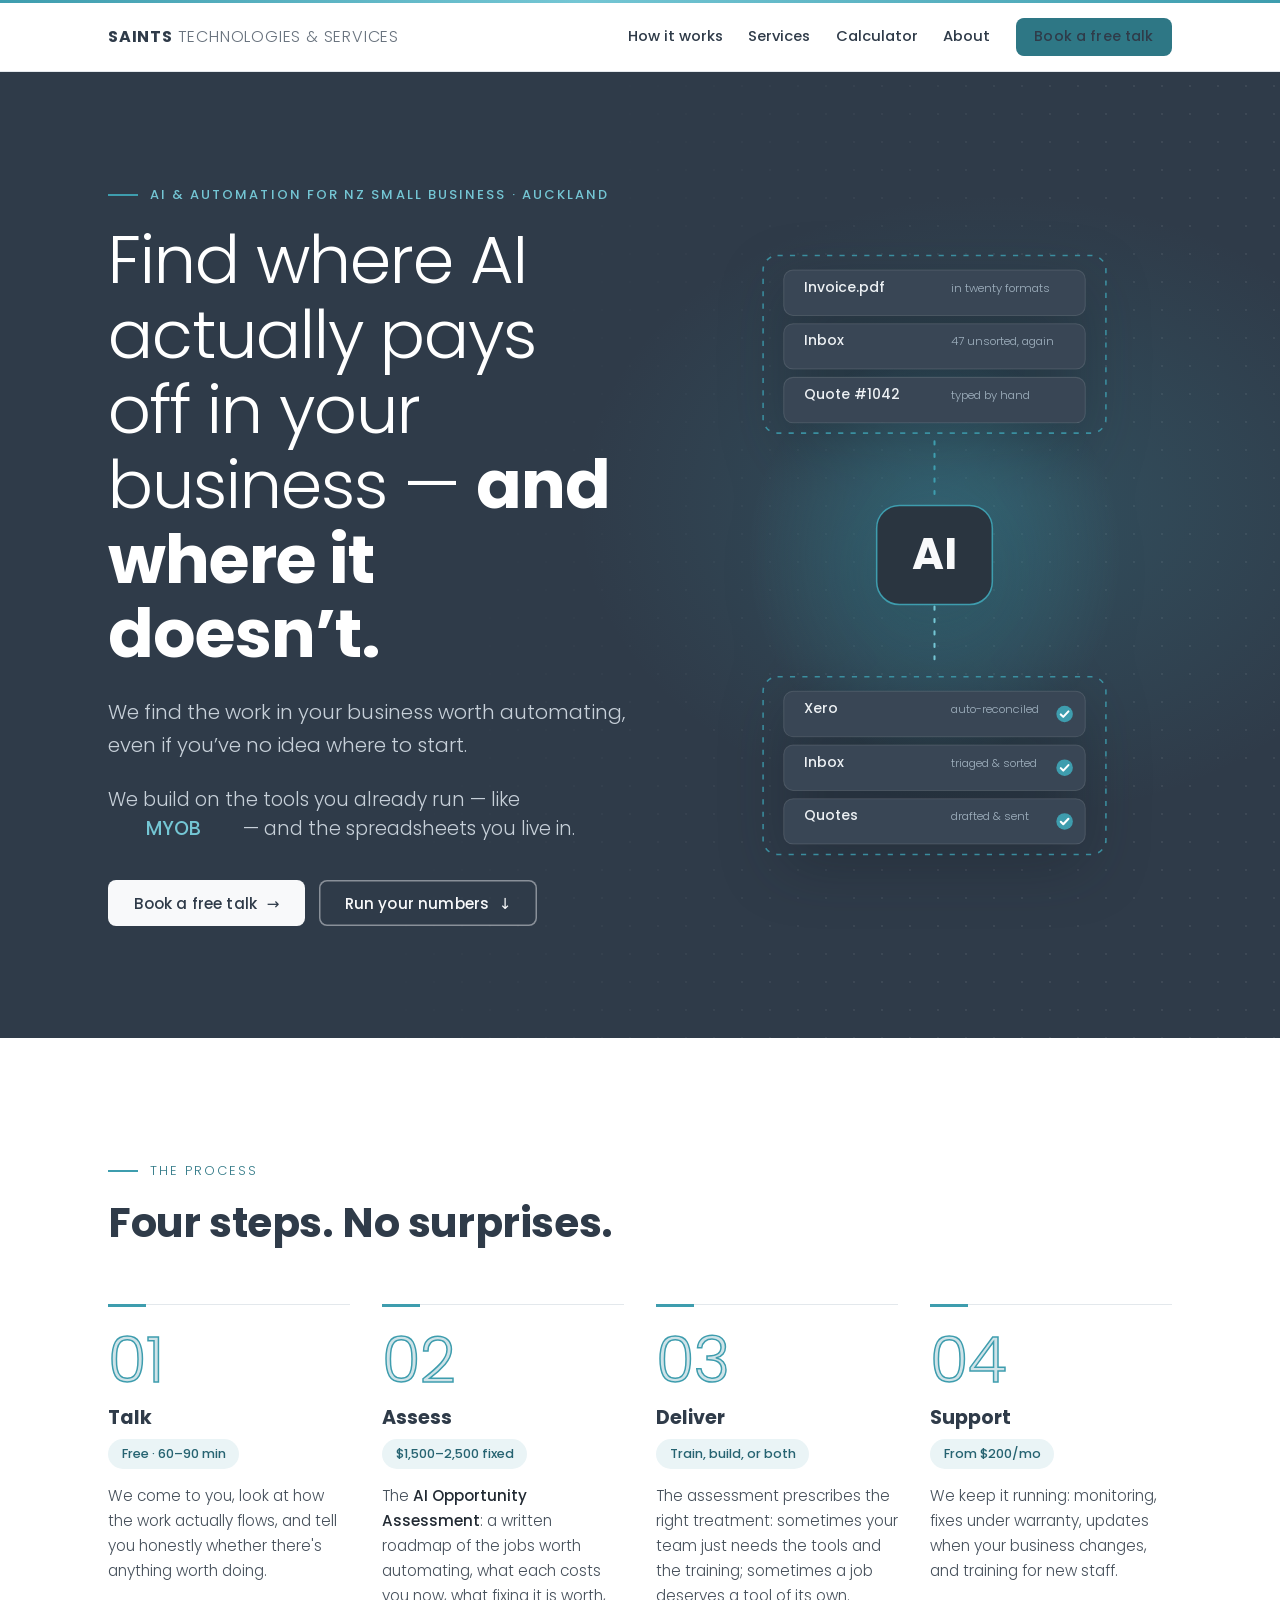
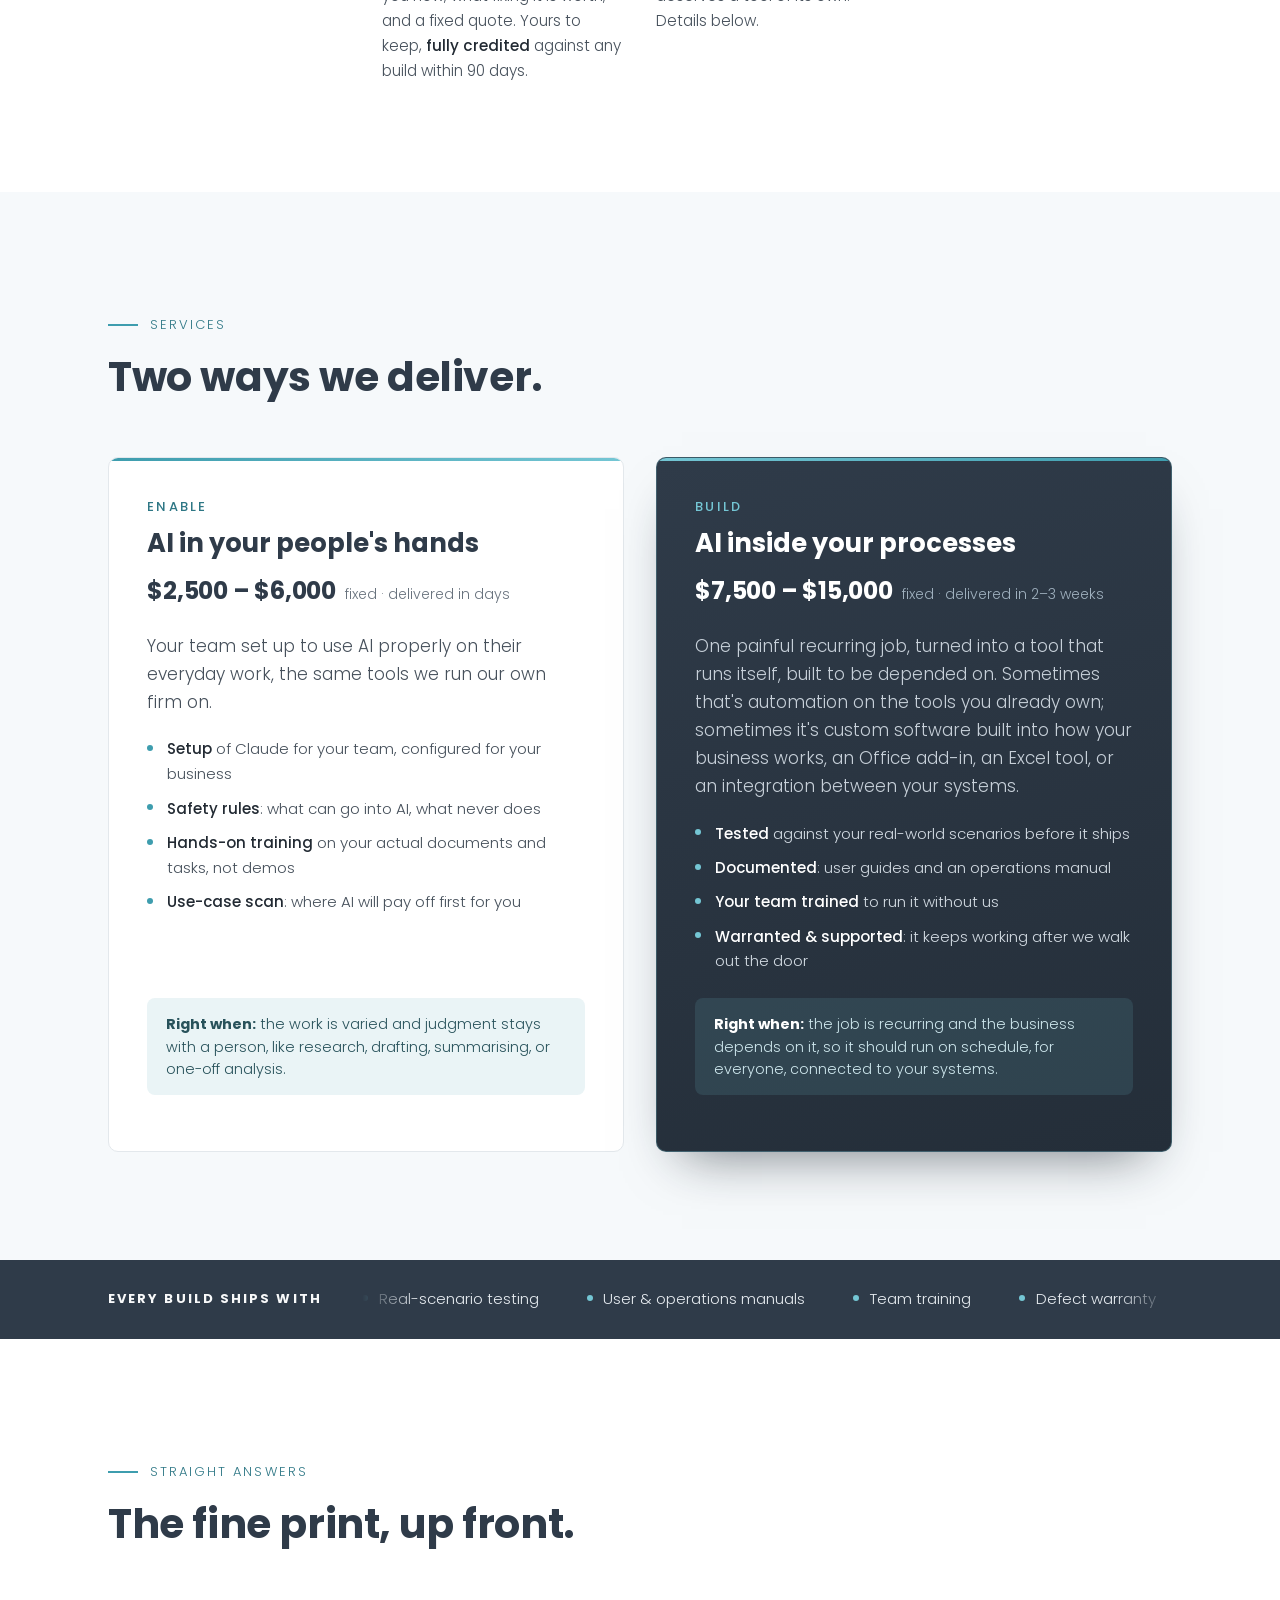
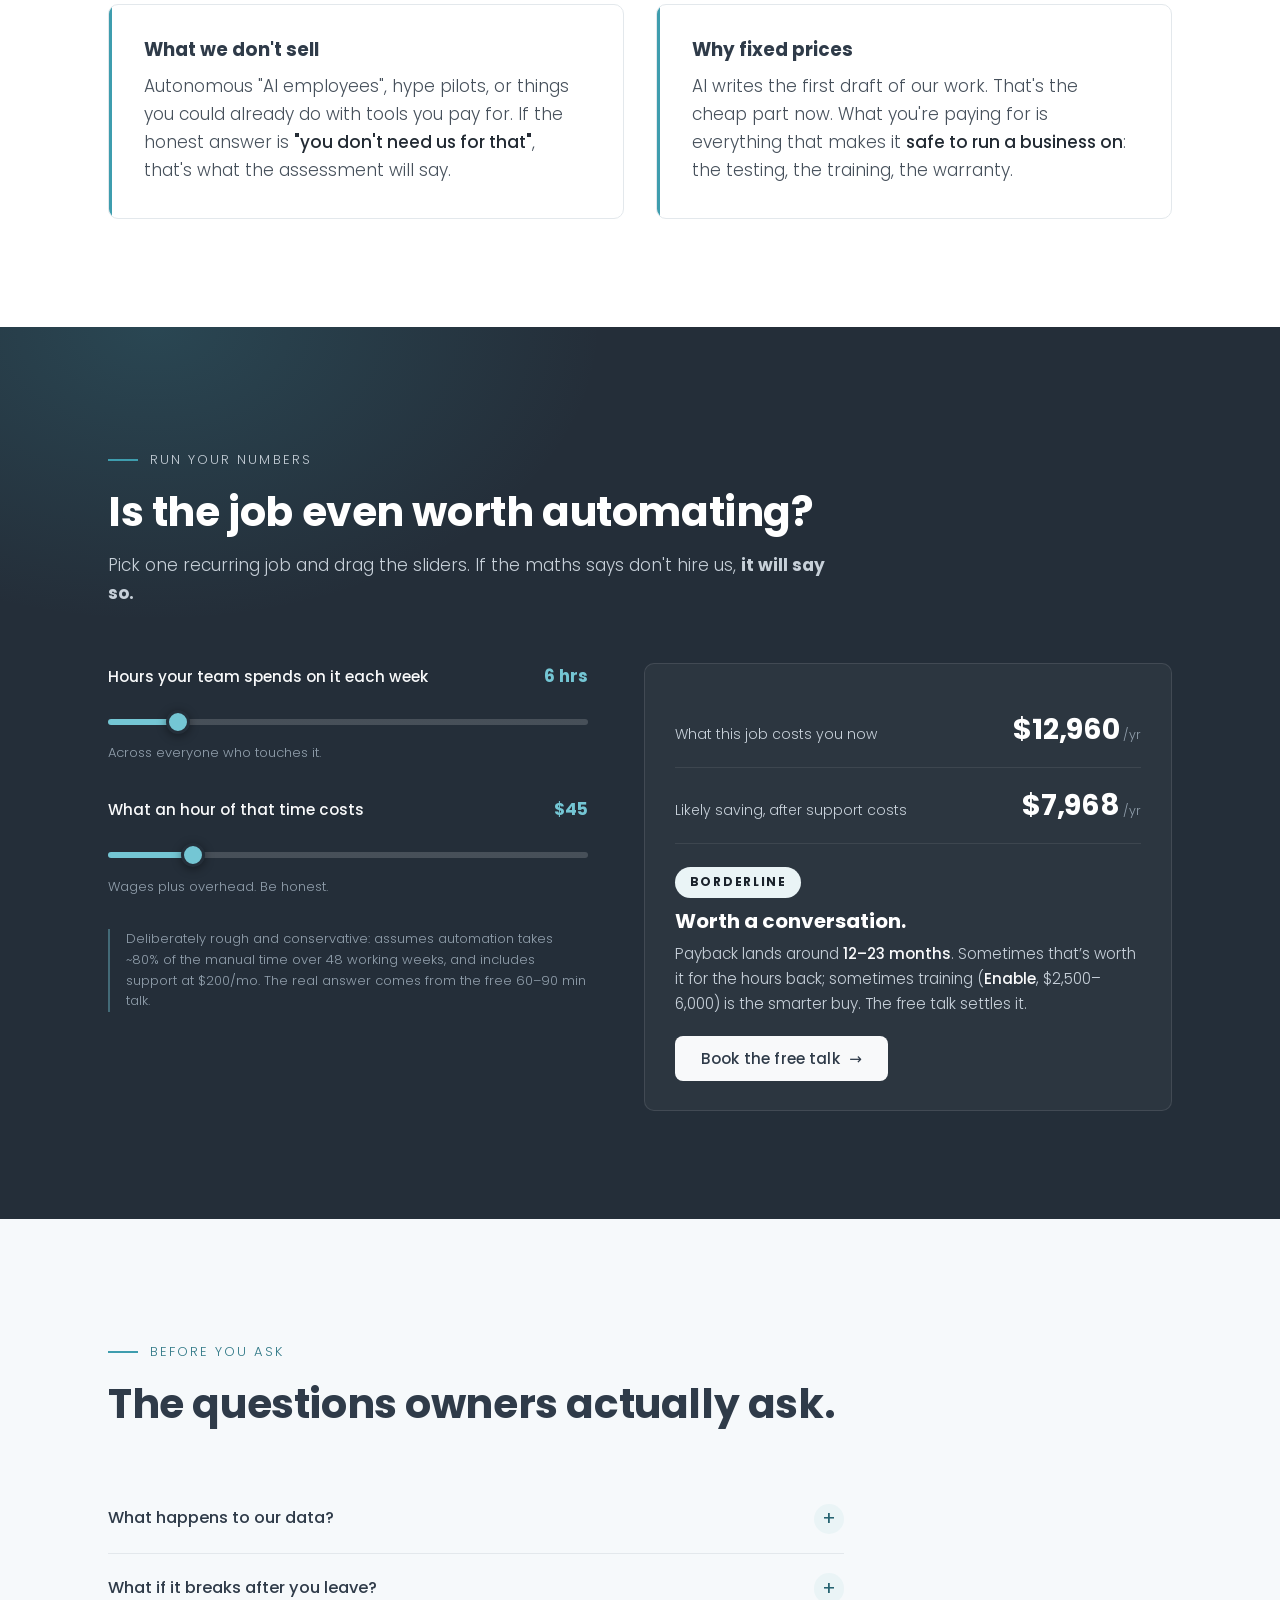
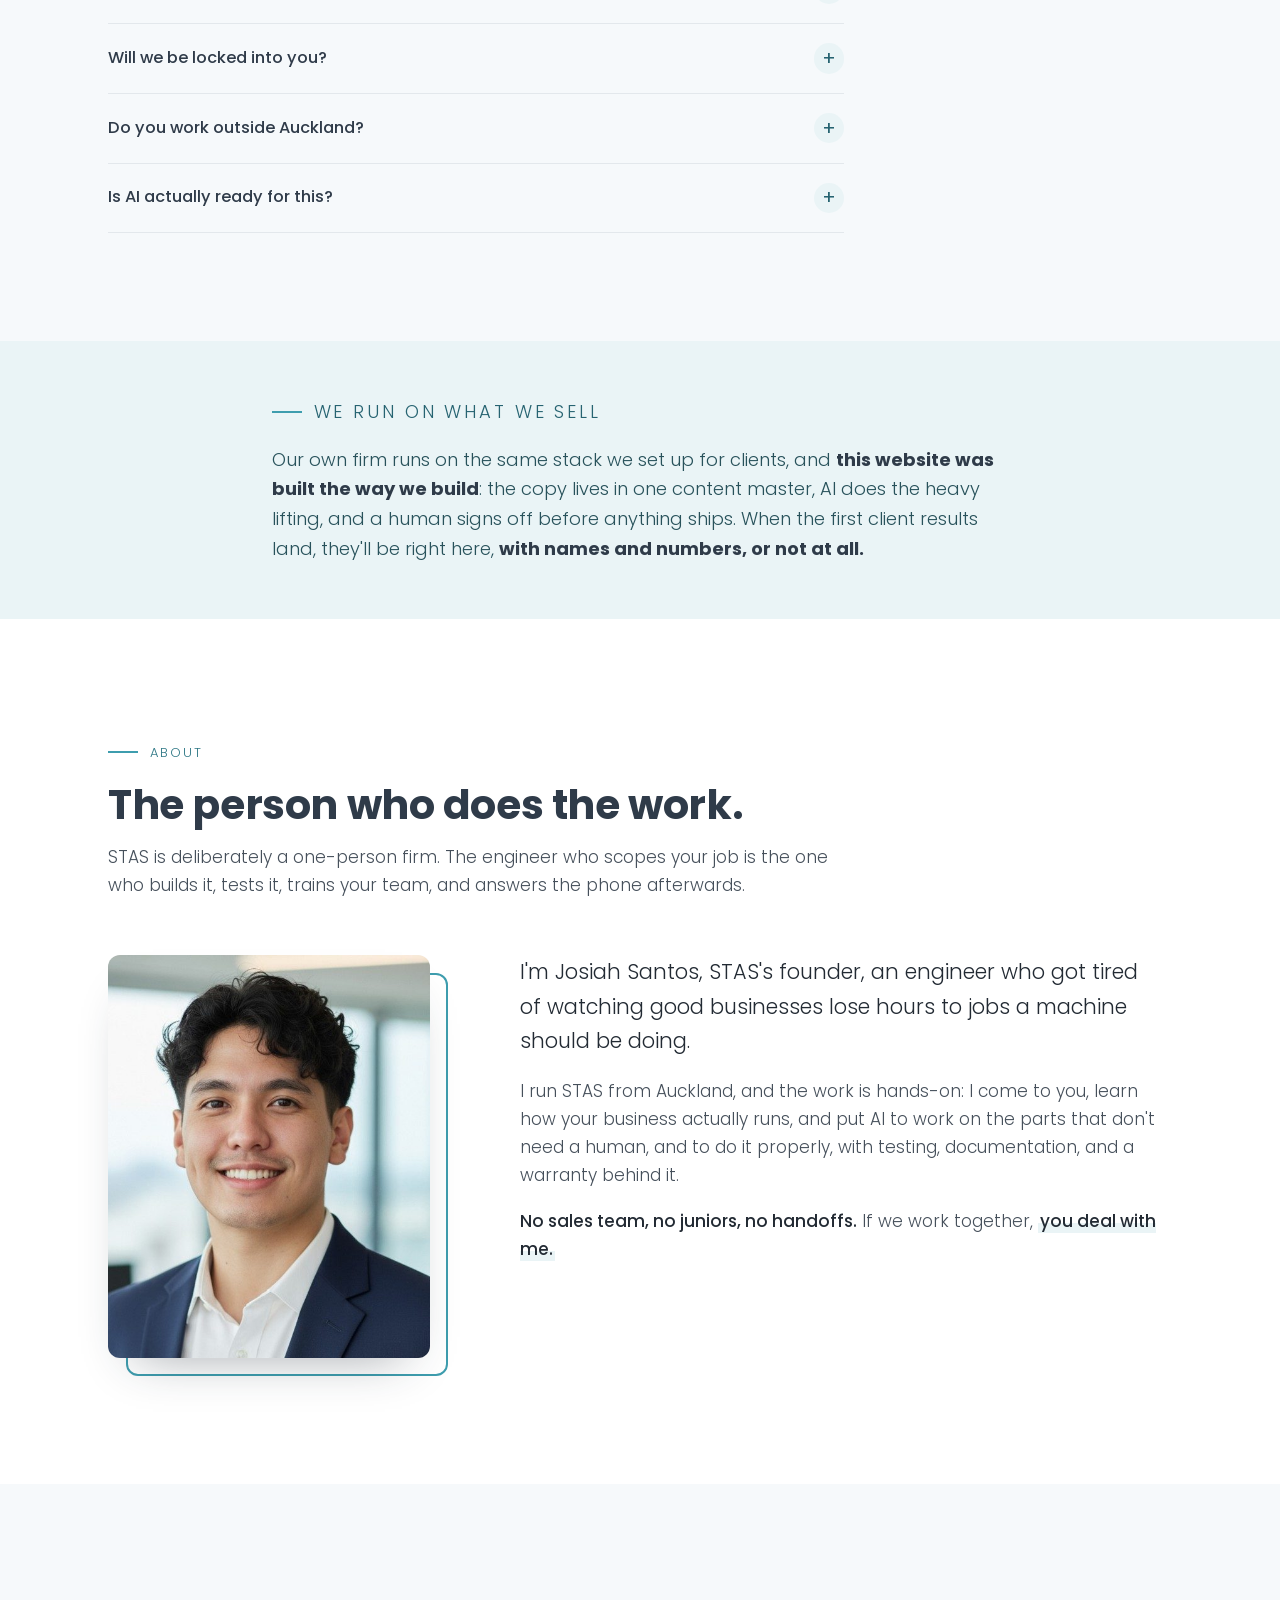
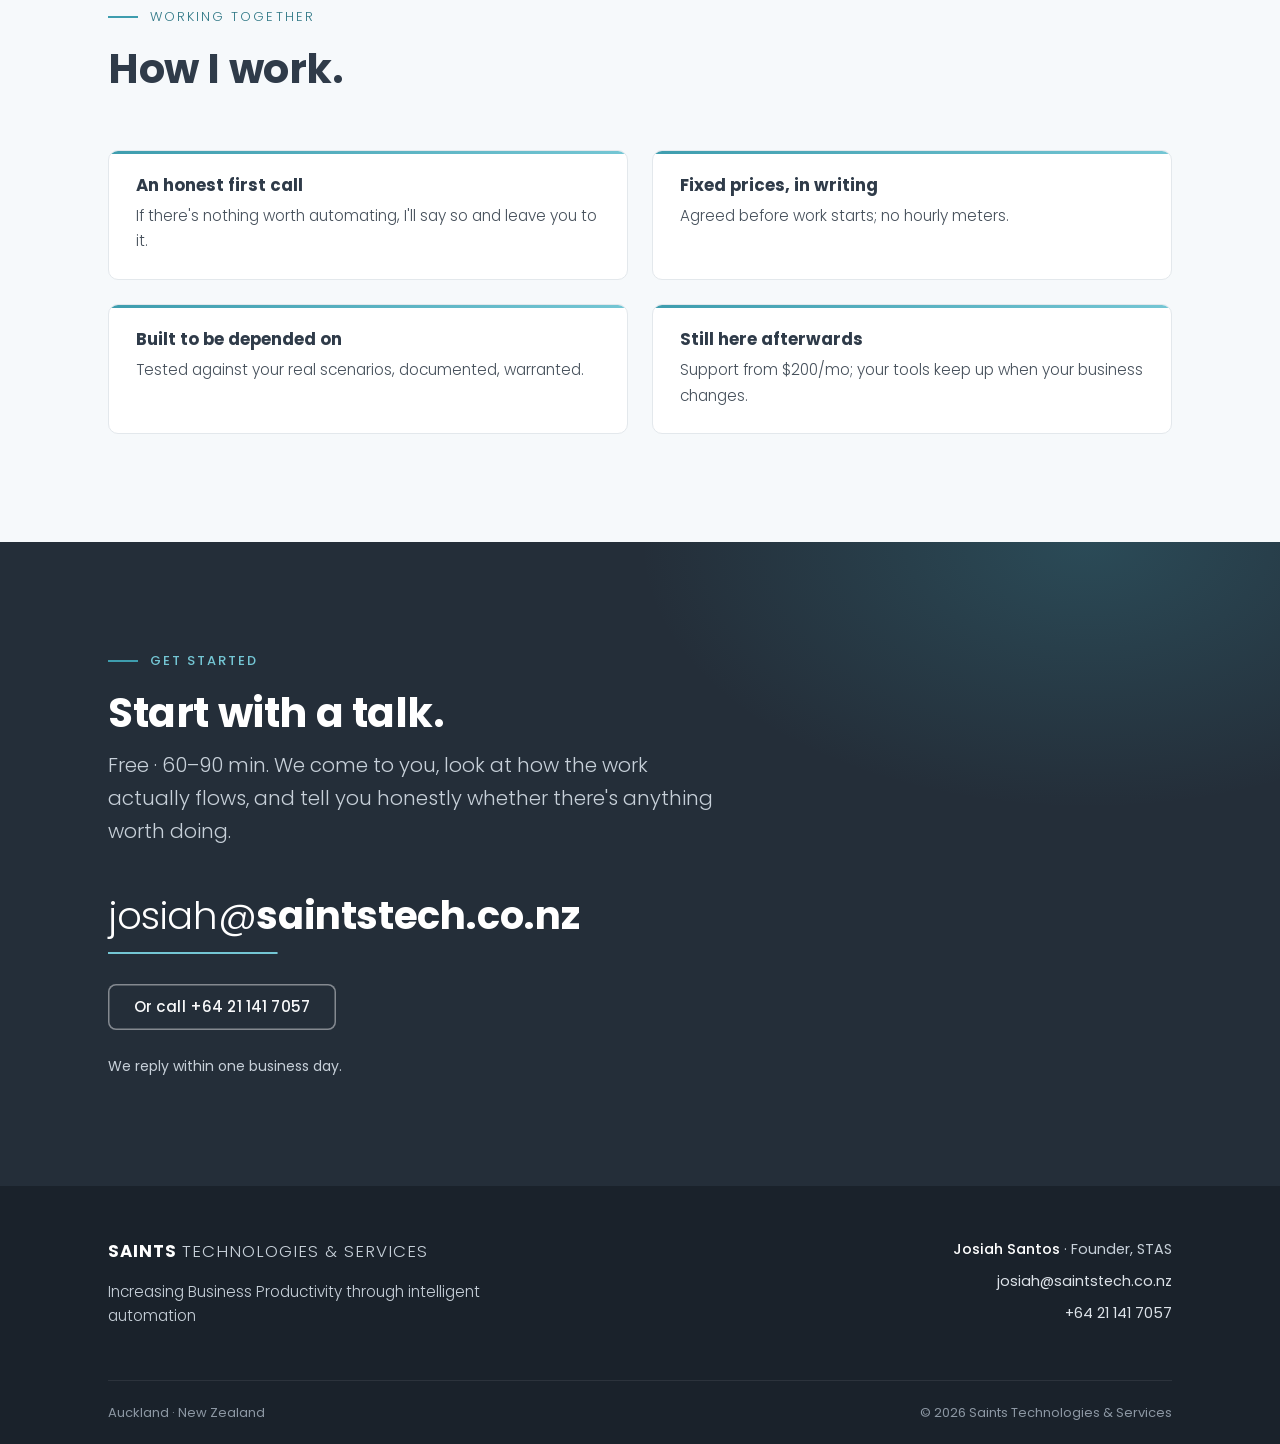
==== commit bbb31e3f: "Deploy single-page redesign (v3): new hero, ROI calculator, FAQ, founder photo - Migrate the website" ====
--- a/about/index.html
+++ b/about/index.html
@@ -1,152 +1,20 @@
 <!DOCTYPE html>
 <!--
-  Render target #3 of X:\STAS\brand\services\services.md — "Website-only content".
-  NOTE 2026-06: copy was revised directly here during the front-end redesign —
-  back-port to the master, then resume the normal sync flow. See CLAUDE.md.
+  /about/ is retained only as a redirect. The redesign (2026-06-15) folded the
+  About content into the single-page home at /#about. This preserves any inbound
+  links and search-indexed /about/ URLs.
 -->
 <html lang="en-NZ">
 <head>
 <meta charset="utf-8">
 <meta name="viewport" content="width=device-width, initial-scale=1">
-<title>About Josiah Santos — Saints Technologies &amp; Services</title>
-<meta name="description" content="Meet Josiah Santos — the Auckland engineer who scopes, builds, tests and supports every STAS engagement personally.">
-<link rel="canonical" href="https://saintstech.co.nz/about/">
-<meta name="theme-color" content="#2F3B49">
-<meta property="og:type" content="profile">
-<meta property="og:site_name" content="Saints Technologies &amp; Services">
-<meta property="og:title" content="About Josiah Santos — Saints Technologies &amp; Services">
-<meta property="og:description" content="The person who does the work: STAS is deliberately a one-person firm.">
-<meta property="og:url" content="https://saintstech.co.nz/about/">
-<meta property="og:image" content="https://saintstech.co.nz/assets/img/og-image.png">
-<meta name="twitter:card" content="summary_large_image">
-<link rel="icon" type="image/svg+xml" href="../assets/img/favicon.svg">
-<link rel="apple-touch-icon" href="../assets/img/apple-touch-icon.png">
-<link rel="preload" href="../assets/fonts/Poppins-Light.woff2" as="font" type="font/woff2" crossorigin>
-<link rel="preload" href="../assets/fonts/Poppins-Regular.woff2" as="font" type="font/woff2" crossorigin>
-<link rel="preload" href="../assets/fonts/Poppins-Medium.woff2" as="font" type="font/woff2" crossorigin>
-<link rel="preload" href="../assets/fonts/Poppins-Bold.woff2" as="font" type="font/woff2" crossorigin>
-<link rel="stylesheet" href="../css/styles.css">
-<script type="application/ld+json">
-{
-  "@context": "https://schema.org",
-  "@type": "AboutPage",
-  "url": "https://saintstech.co.nz/about/",
-  "mainEntity": {
-    "@type": "Person",
-    "name": "Josiah Santos",
-    "jobTitle": "Founder",
-    "worksFor": {"@type": "ProfessionalService", "name": "Saints Technologies & Services", "url": "https://saintstech.co.nz/"},
-    "address": {"@type": "PostalAddress", "addressLocality": "Auckland", "addressCountry": "NZ"},
-    "email": "josiah@saintstech.co.nz",
-    "telephone": "+64 21 141 7057"
-  }
-}
-</script>
+<title>About — Saints Technologies &amp; Services</title>
+<link rel="canonical" href="https://saintstech.co.nz/#about">
+<meta name="robots" content="noindex, follow">
+<meta http-equiv="refresh" content="0; url=/#about">
+<script>location.replace('/#about');</script>
 </head>
 <body>
-<a class="skip" href="#main">Skip to content</a>
-
-<header class="nav">
-  <div class="container nav-inner">
-    <a class="brand" href="../">
-      <img class="brand-mark" src="../assets/img/stas-logo.png" alt="" width="360" height="157">
-      <span class="brand-name"><b>Saints</b> Technologies &amp; Services</span>
-    </a>
-    <nav class="nav-links" aria-label="Site">
-      <a class="m-hide" href="../#how">How it works</a>
-      <a class="m-hide" href="../#services">Services</a>
-      <a href="./" aria-current="page">About</a>
-      <a class="btn btn-solid" href="mailto:josiah@saintstech.co.nz?subject=Free%20talk">Book a free talk</a>
-    </nav>
-  </div>
-</header>
-
-<main id="main">
-
-  <section class="page-head on-dark">
-    <div class="container page-head-inner">
-      <p class="eyebrow lift d1">About</p>
-      <h1 class="display lift d2"><b>The person who does the work.</b></h1>
-      <p class="lead lift d3">STAS is deliberately a one-person firm. The engineer who scopes your job is the one who builds it, tests it, trains your team, and answers the phone afterwards.</p>
-    </div>
-  </section>
-
-  <section class="section" aria-label="About Josiah">
-    <div class="container about-grid">
-      <figure class="portrait reveal">
-        <img src="../assets/img/josiah.jpg" alt="Josiah Santos, founder of Saints Technologies &amp; Services" width="631" height="642">
-      </figure>
-
-      <div class="bio reveal">
-        <p>I'm Josiah Santos, STAS's founder — an engineer who got tired of watching good businesses lose hours to jobs a machine should be doing.</p>
-        <p>I run STAS from Auckland, and the work is hands-on: I come to you, learn how your business actually runs, and put AI to work on the parts that don't need a human — properly, with testing, documentation, and a warranty behind it.</p>
-        <p><b>No sales team, no juniors, no handoffs.</b> If we work together, <b class="hl">you deal with me.</b></p>
-      </div>
-    </div>
-  </section>
-
-  <section class="section alt" aria-labelledby="how-i-work-t">
-    <div class="container">
-      <div class="sect-head">
-        <p class="eyebrow">Working together</p>
-        <h2 id="how-i-work-t">How I work.</h2>
-      </div>
-      <ul class="how">
-        <li class="reveal">
-          <h3>An honest first call</h3>
-          <p>If there's nothing worth automating, I'll say so and leave you to it.</p>
-        </li>
-        <li class="reveal">
-          <h3>Fixed prices, in writing</h3>
-          <p>Agreed before work starts; no hourly meters.</p>
-        </li>
-        <li class="reveal">
-          <h3>Built to be depended on</h3>
-          <p>Tested against your real scenarios, documented, warranted.</p>
-        </li>
-        <li class="reveal">
-          <h3>Still here afterwards</h3>
-          <p>Support from $200/mo; your tools keep up when your business changes.</p>
-        </li>
-      </ul>
-    </div>
-  </section>
-
-  <section id="contact" class="contact on-dark">
-    <div class="container section">
-      <p class="eyebrow">Get started</p>
-      <h2>Start with a talk.</h2>
-      <p class="lead">Free · 60–90 min. We come to you, look at how the work actually flows, and tell you honestly whether there's anything worth doing.</p>
-      <a class="biglink" href="mailto:josiah@saintstech.co.nz?subject=Free%20talk">josiah@<b>saintstech.co.nz</b></a>
-      <div class="cta-row">
-        <a class="btn btn-ghost" href="tel:+64211417057">Or call +64 21 141 7057</a>
-      </div>
-      <p class="promise">We reply within one business day.</p>
-    </div>
-  </section>
-
-</main>
-
-<footer class="footer">
-  <div class="container">
-    <div class="footer-inner">
-      <div>
-        <p class="lockup">Saints <span>Technologies &amp; Services</span></p>
-        <p class="motto">Increasing Business Productivity through intelligent automation</p>
-      </div>
-      <div class="footer-meta">
-        <p class="who"><b>Josiah Santos</b> · Founder, STAS</p>
-        <p><a href="mailto:josiah@saintstech.co.nz">josiah@saintstech.co.nz</a></p>
-        <p><a href="tel:+64211417057">+64 21 141 7057</a></p>
-      </div>
-    </div>
-    <div class="footer-bottom">
-      <p>Auckland · New Zealand</p>
-      <p>© 2026 Saints Technologies &amp; Services</p>
-      <!-- NZBN slot: add "· NZBN <number>" (linked to nzbn.govt.nz) if Josiah wants it shown -->
-    </div>
-  </div>
-</footer>
-
+<p>Redirecting to <a href="/#about">saintstech.co.nz/#about</a>…</p>
 </body>
 </html>
